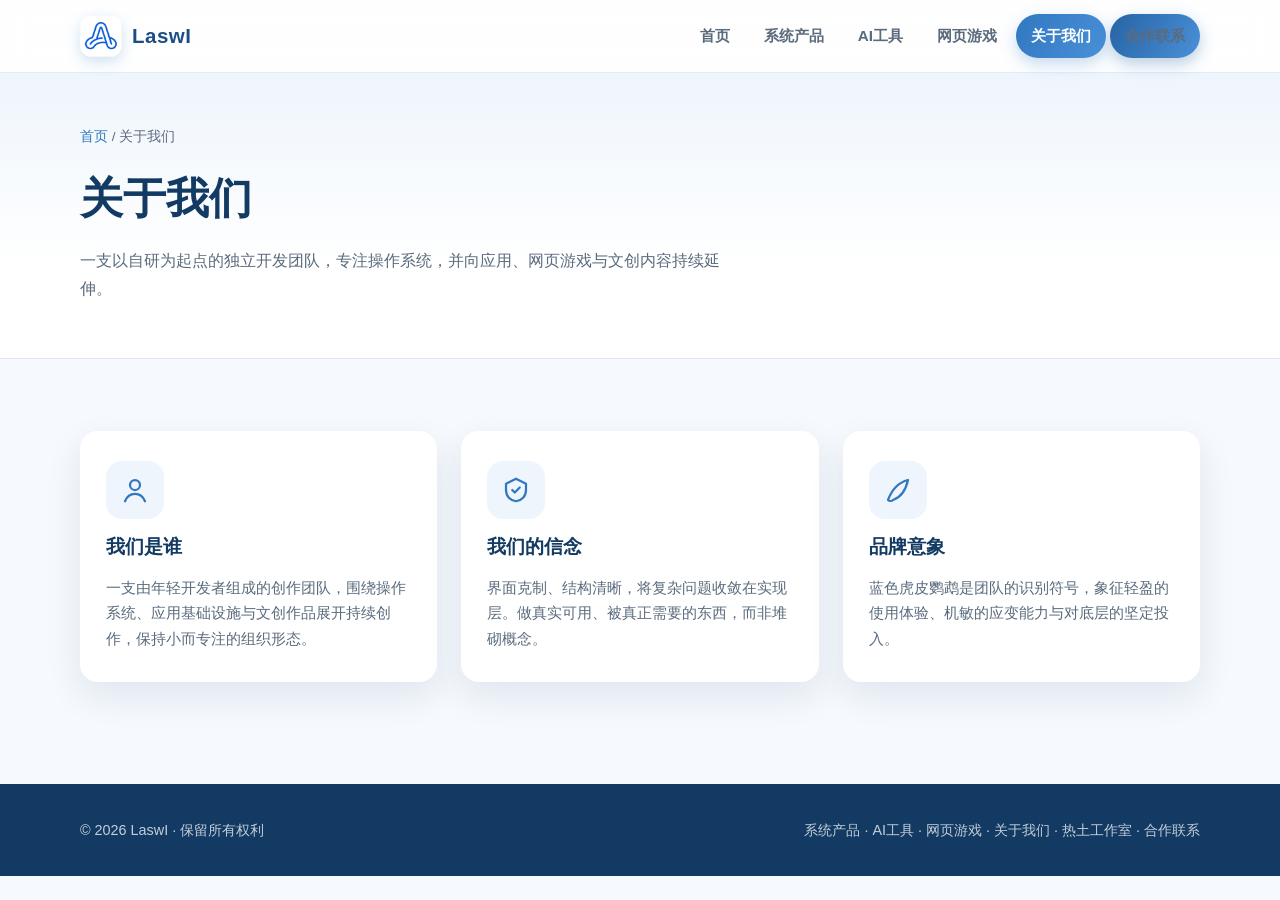
==== about.html @ f9d94834 "Add files via upload" ====
<!DOCTYPE html>
<html lang="zh-CN">
<head>
  <meta charset="UTF-8" />
  <meta name="viewport" content="width=device-width, initial-scale=1.0" />
  <meta name="description" content="关于 LaswI：一支以自研为起点的独立开发团队，专注操作系统、应用、网页游戏与文创内容。" />
  <title>关于我们 · LaswI</title>
  <link rel="stylesheet" href="assets/css/style.css" />
</head>
<body>

  <nav class="nav">
    <div class="container nav-inner">
      <a class="brand" href="index.html">
        <img class="brand-logo" src="assets/laswi-studio-logo.png" alt="LaswI 标志" />
        LaswI
      </a>
      <div class="nav-links">
        <a href="index.html">首页</a>
        <a href="os.html">系统产品</a>
        <a href="https://xiaosongai.top" target="_blank" rel="noopener">AI工具</a>
        <a href="games.html">网页游戏</a>
        <a class="active" href="about.html">关于我们</a>
        <a class="nav-cta btn-mail" href="mailto:3199704668@qq.com">合作联系</a>
      </div>
    </div>
  </nav>

  <header class="page-hero">
    <div class="container">
      <div class="crumbs"><a href="index.html">首页</a> / 关于我们</div>
      <h1>关于我们</h1>
      <p>一支以自研为起点的独立开发团队，专注操作系统，并向应用、网页游戏与文创内容持续延伸。</p>
    </div>
  </header>

  <section class="section">
    <div class="container">
      <div class="grid-3">

        <article class="card">
          <span class="card-icon">
            <svg width="30" height="30" viewBox="0 0 24 24" fill="none" stroke="currentColor" stroke-width="1.8" stroke-linecap="round" stroke-linejoin="round">
              <circle cx="12" cy="8" r="4"/><path d="M4 21c1.5-4 4.5-6 8-6s6.5 2 8 6"/>
            </svg>
          </span>
          <h3>我们是谁</h3>
          <p class="desc">一支由年轻开发者组成的创作团队，围绕操作系统、应用基础设施与文创作品展开持续创作，保持小而专注的组织形态。</p>
        </article>

        <article class="card">
          <span class="card-icon">
            <svg width="30" height="30" viewBox="0 0 24 24" fill="none" stroke="currentColor" stroke-width="1.8" stroke-linecap="round" stroke-linejoin="round">
              <path d="M12 3l8 4v5c0 5-3.5 8.5-8 9-4.5-.5-8-4-8-9V7l8-4z"/><path d="M9 12l2 2 4-4"/>
            </svg>
          </span>
          <h3>我们的信念</h3>
          <p class="desc">界面克制、结构清晰，将复杂问题收敛在实现层。做真实可用、被真正需要的东西，而非堆砌概念。</p>
        </article>

        <article class="card">
          <span class="card-icon">
            <svg width="30" height="30" viewBox="0 0 24 24" fill="none" stroke="currentColor" stroke-width="1.8" stroke-linecap="round" stroke-linejoin="round">
              <path d="M4 20c3-8 8-14 16-16-2 9-6 14-12 16-1 1-3 1-4 0z"/>
            </svg>
          </span>
          <h3>品牌意象</h3>
          <p class="desc">蓝色虎皮鹦鹉是团队的识别符号，象征轻盈的使用体验、机敏的应变能力与对底层的坚定投入。</p>
        </article>

      </div>
    </div>
  </section>

  <footer class="footer">
    <div class="container footer-inner">
      <span>© 2026 LaswI · 保留所有权利</span>
      <span>
        <a href="os.html">系统产品</a> · <a href="https://xiaosongai.top" target="_blank" rel="noopener">AI工具</a> · <a href="games.html">网页游戏</a> · <a href="about.html">关于我们</a> · <a href="https://rtstu.com" target="_blank" rel="noopener">热土工作室</a> · <a href="mailto:3199704668@qq.com">合作联系</a>
      </span>
    </div>
  </footer>

</body>
</html>
---- assets/css/style.css ----
/* ============ LaswI Official Site ============
   蓝色虎皮鹦鹉视觉基调
=============================================== */
:root {
  --blue-900: #123a63;
  --blue-800: #1c4e86;
  --blue-700: #2663a3;
  --blue-600: #3178c0;
  --blue-500: #4a90d9;
  --blue-400: #6ea8e3;
  --blue-300: #9ec6ee;
  --blue-100: #dcebfa;
  --blue-50:  #eef5fc;
  --sky:      #67c3e6;
  --yellow:   #f6c75b;
  --mint:     #8fd6bd;
  --ink:      #1f2d3d;
  --muted:    #5b6b7d;
  --bg:       #f6f9fd;
  --white:    #ffffff;
  --radius:   18px;
  --shadow:   0 14px 34px rgba(24, 66, 110, 0.10);
  --shadow-lg: 0 22px 50px rgba(24, 66, 110, 0.16);
}

* { margin: 0; padding: 0; box-sizing: border-box; }

html { scroll-behavior: smooth; }

body {
  font-family: -apple-system, BlinkMacSystemFont, "PingFang SC",
    "Hiragino Sans GB", "Microsoft YaHei", "Segoe UI", Roboto, sans-serif;
  color: var(--ink);
  background: var(--bg);
  line-height: 1.7;
  -webkit-font-smoothing: antialiased;
}

a { color: inherit; text-decoration: none; }

.container { width: min(1120px, 92%); margin: 0 auto; }

/* ---------- 顶部导航 ---------- */
.nav {
  position: sticky;
  top: 0;
  z-index: 50;
  background: rgba(255, 255, 255, 0.86);
  backdrop-filter: blur(14px);
  -webkit-backdrop-filter: blur(14px);
  border-bottom: 1px solid rgba(74, 144, 217, 0.16);
}

.nav-inner {
  display: flex;
  align-items: center;
  justify-content: space-between;
  gap: 20px;
  padding: 14px 0;
}

.brand {
  display: flex;
  align-items: center;
  gap: 10px;
  font-weight: 800;
  font-size: 1.28rem;
  letter-spacing: 0.5px;
  color: var(--blue-800);
}

.brand-mark {
  width: 40px;
  height: 40px;
  border-radius: 12px;
  background: linear-gradient(140deg, var(--blue-600), var(--blue-400));
  display: inline-flex;
  align-items: center;
  justify-content: center;
  box-shadow: 0 6px 14px rgba(49, 120, 192, 0.3);
}

img.brand-logo {
  width: 42px;
  height: 42px;
  object-fit: contain;
  border-radius: 12px;
  box-shadow: 0 5px 14px rgba(49, 120, 192, 0.22);
}

.hero-logo {
  width: 230px;
  max-width: 82%;
  height: auto;
  object-fit: contain;
  border-radius: 30px;
  border: 1px solid rgba(74, 144, 217, 0.14);
  box-shadow: 0 22px 50px rgba(24, 66, 110, 0.10);
  background: #fff;
  display: block;
}

.nav-links {
  display: flex;
  align-items: center;
  gap: 4px;
  flex-wrap: wrap;
}

.nav-links a {
  padding: 9px 15px;
  border-radius: 999px;
  font-size: 0.95rem;
  font-weight: 600;
  color: var(--muted);
  transition: all 0.2s ease;
}

.nav-links a:hover { color: var(--blue-600); background: var(--blue-50); }

.nav-links a.active {
  color: var(--white);
  background: linear-gradient(120deg, var(--blue-600), var(--blue-500));
  box-shadow: 0 6px 16px rgba(49, 120, 192, 0.28);
}

.nav-cta {
  display: inline-flex;
}

.btn-mail {
  background: linear-gradient(120deg, var(--blue-700), var(--blue-500));
  color: #fff;
  padding: 9px 16px;
  border-radius: 999px;
  font-size: 0.9rem;
  font-weight: 700;
  box-shadow: 0 6px 16px rgba(38, 99, 163, 0.32);
  transition: transform 0.2s ease, box-shadow 0.2s ease;
}

.btn-mail:hover { transform: translateY(-1px); box-shadow: 0 10px 20px rgba(38, 99, 163, 0.4); }

/* ---------- Hero ---------- */
.hero {
  position: relative;
  overflow: hidden;
  background: linear-gradient(180deg, #eef5fc 0%, #ffffff 62%);
  color: var(--ink);
  padding: 66px 0 78px;
}

.hero::after { display: none; }

.hero-grid {
  position: relative;
  z-index: 1;
  display: grid;
  grid-template-columns: 1.15fr 0.85fr;
  align-items: center;
  gap: 40px;
}

.eyebrow {
  display: inline-block;
  font-size: 0.82rem;
  font-weight: 800;
  letter-spacing: 2px;
  text-transform: uppercase;
  color: var(--yellow);
  background: rgba(246, 199, 91, 0.14);
  border: 1px solid rgba(246, 199, 91, 0.35);
  padding: 6px 14px;
  border-radius: 999px;
  margin-bottom: 18px;
}

.hero h1 {
  font-size: clamp(2.2rem, 5vw, 3.5rem);
  line-height: 1.18;
  font-weight: 800;
  letter-spacing: 0.5px;
  margin-bottom: 18px;
}

.hero h1 .hl {
  color: var(--blue-600);
}

.hero p.lead {
  font-size: 1.06rem;
  color: var(--muted);
  max-width: 560px;
  margin-bottom: 30px;
}

.hero-actions { display: flex; gap: 14px; flex-wrap: wrap; }

.btn {
  display: inline-flex;
  align-items: center;
  gap: 8px;
  padding: 13px 26px;
  border-radius: 999px;
  font-weight: 700;
  font-size: 0.98rem;
  transition: transform 0.2s ease, box-shadow 0.2s ease;
}

.btn-primary {
  background: linear-gradient(120deg, var(--yellow), #f7d57e);
  color: #3a2d05;
  box-shadow: 0 10px 24px rgba(246, 199, 91, 0.35);
}

.btn-primary:hover { transform: translateY(-2px); }

.btn-blue {
  background: linear-gradient(120deg, var(--blue-700), var(--blue-500));
  color: #fff;
  box-shadow: 0 10px 24px rgba(38, 99, 163, 0.24);
}

.btn-blue:hover { transform: translateY(-2px); box-shadow: 0 14px 28px rgba(38, 99, 163, 0.32); }

.btn-ghost {
  border: 1.5px solid rgba(255, 255, 255, 0.5);
  color: #fff;
}

.btn-ghost:hover { background: rgba(255, 255, 255, 0.12); }

.hero-art {
  display: flex;
  justify-content: center;
  align-items: center;
}

.parrot-wrap {
  position: relative;
  width: 300px;
  height: 300px;
  display: flex;
  align-items: center;
  justify-content: center;
}

.parrot-halo {
  position: absolute;
  inset: 0;
  border-radius: 50%;
  background: radial-gradient(circle, rgba(255, 255, 255, 0.16) 0%, rgba(255, 255, 255, 0.03) 60%);
  border: 1px dashed rgba(255, 255, 255, 0.25);
  animation: spin 40s linear infinite;
}

@keyframes spin { to { transform: rotate(360deg); } }

/* ---------- Section ---------- */
.section { padding: 72px 0; }

.section-head {
  text-align: center;
  max-width: 660px;
  margin: 0 auto 42px;
}

.section-head .kicker {
  color: var(--blue-600);
  font-weight: 800;
  letter-spacing: 2px;
  text-transform: uppercase;
  font-size: 0.8rem;
  margin-bottom: 10px;
}

.section-head h2 {
  font-size: clamp(1.6rem, 3vw, 2.2rem);
  color: var(--blue-900);
  font-weight: 800;
  margin-bottom: 12px;
}

.section-head p { color: var(--muted); }

/* ---------- 圆角卡片 ---------- */
.grid-3 {
  display: grid;
  grid-template-columns: repeat(3, 1fr);
  gap: 24px;
}

.card {
  position: relative;
  background: var(--white);
  border-radius: var(--radius);
  box-shadow: var(--shadow);
  padding: 30px 26px;
  display: flex;
  flex-direction: column;
  gap: 12px;
  transition: transform 0.25s ease, box-shadow 0.25s ease;
  overflow: hidden;
}

.card:hover { transform: translateY(-5px); box-shadow: var(--shadow-lg); }

.card-icon {
  width: 58px;
  height: 58px;
  border-radius: 16px;
  display: inline-flex;
  align-items: center;
  justify-content: center;
  background: var(--blue-50);
  color: var(--blue-600);
}

.card h3 { font-size: 1.18rem; color: var(--blue-900); font-weight: 800; }

.card .desc { font-size: 0.94rem; color: var(--muted); flex: 1; }

.card-link {
  font-weight: 800;
  color: var(--blue-600);
  font-size: 0.92rem;
  display: inline-flex;
  align-items: center;
  gap: 5px;
}

.card-link:hover { color: var(--blue-800); }

.badge {
  display: inline-block;
  font-size: 0.76rem;
  font-weight: 700;
  padding: 4px 12px;
  border-radius: 999px;
  color: var(--blue-700);
  background: var(--blue-100);
  align-self: flex-start;
}

.badge.yellow { color: #8a6410; background: #fdf0d3; }
.badge.mint { color: #20715b; background: #d9f2e9; }
.badge.sky { color: #1d6f9b; background: #d9effa; }

/* ---------- 子页页头 ---------- */
.page-hero {
  background: linear-gradient(180deg, #eef5fc 0%, #ffffff 68%);
  color: var(--ink);
  padding: 52px 0 56px;
  border-bottom: 1px solid rgba(24, 66, 110, 0.08);
}

.page-hero h1 { font-size: clamp(1.9rem, 4vw, 2.7rem); font-weight: 800; margin-bottom: 12px; color: var(--blue-900); }
.page-hero p { color: var(--muted); max-width: 640px; }
.crumbs { font-size: 0.85rem; color: var(--muted); margin-bottom: 14px; }
.crumbs a { color: var(--blue-600); }
.crumbs a:hover { color: var(--blue-800); }

/* ---------- 功能大卡 ---------- */
.grid-2 {
  display: grid;
  grid-template-columns: repeat(2, 1fr);
  gap: 26px;
}

.feature-card {
  background: var(--white);
  border-radius: var(--radius);
  box-shadow: var(--shadow);
  padding: 34px 30px;
  display: flex;
  flex-direction: column;
  gap: 12px;
  transition: transform 0.25s ease, box-shadow 0.25s ease;
}

.feature-card:hover { transform: translateY(-6px); box-shadow: var(--shadow-lg); }

.feature-card h3 { font-size: 1.5rem; color: var(--blue-900); font-weight: 800; }

.feature-card .sub {
  font-size: 0.9rem;
  color: var(--blue-600);
  font-weight: 700;
}

.feature-card .desc { color: var(--muted); font-size: 0.97rem; }

.grid-3 .feature-card { padding: 28px 24px; }
.grid-3 .feature-card h3 { font-size: 1.3rem; }
.grid-3 .feature-card .desc { font-size: 0.94rem; flex: 1; }

.chips { display: flex; flex-wrap: wrap; gap: 8px; margin-top: 4px; }

.chip {
  font-size: 0.8rem;
  font-weight: 700;
  padding: 5px 13px;
  border-radius: 999px;
  color: var(--blue-700);
  background: var(--blue-50);
  border: 1px solid var(--blue-100);
}

/* ---------- 合作伙伴 ---------- */
.partner-simple {
  padding-top: 44px;
  border-top: 1px solid rgba(24, 66, 110, 0.10);
  display: grid;
  grid-template-columns: auto 1fr auto;
  align-items: center;
  gap: 36px;
}

.partner-logo {
  width: 250px;
  height: 170px;
  background: #fff;
  border: 1px solid rgba(74, 144, 217, 0.18);
  border-radius: 20px;
  box-shadow: var(--shadow);
  display: flex;
  align-items: center;
  justify-content: center;
  padding: 18px;
}

.partner-logo img {
  width: 100%;
  height: 100%;
  object-fit: contain;
  display: block;
}

.partner-simple h3 { color: var(--blue-900); font-size: 1.3rem; font-weight: 800; }
.partner-simple .quote { color: var(--muted); font-size: 0.95rem; margin-top: 6px; }

.btn-outline {
  border: 2px solid var(--blue-500);
  color: var(--blue-600);
  padding: 12px 24px;
  border-radius: 999px;
  font-weight: 800;
  white-space: nowrap;
  transition: all 0.2s ease;
}

.btn-outline:hover { background: var(--blue-600); color: #fff; }

/* ---------- 提示条 ---------- */
.notice {
  background: var(--blue-50);
  border: 1px dashed rgba(74, 144, 217, 0.5);
  color: var(--blue-800);
  border-radius: 16px;
  padding: 18px 22px;
  font-size: 0.94rem;
}

/* ---------- 页脚 ---------- */
.footer {
  background: var(--blue-900);
  color: rgba(255, 255, 255, 0.75);
  padding: 34px 0;
  margin-top: 30px;
}

.footer-inner {
  display: flex;
  justify-content: space-between;
  align-items: center;
  gap: 18px;
  flex-wrap: wrap;
  font-size: 0.9rem;
}

.footer a:hover { color: var(--yellow); }

/* ---------- 响应式 ---------- */
@media (max-width: 900px) {
  .grid-3, .grid-2 { grid-template-columns: 1fr; }
  .hero-grid { grid-template-columns: 1fr; text-align: center; }
  .hero p.lead { margin-inline: auto; }
  .hero-actions { justify-content: center; }
  .hero-art { display: none; }
  .nav-inner { flex-direction: column; align-items: flex-start; }
  .nav-links { justify-content: flex-start; gap: 2px; }
  .partner-simple { grid-template-columns: 1fr; text-align: center; justify-items: center; }
}
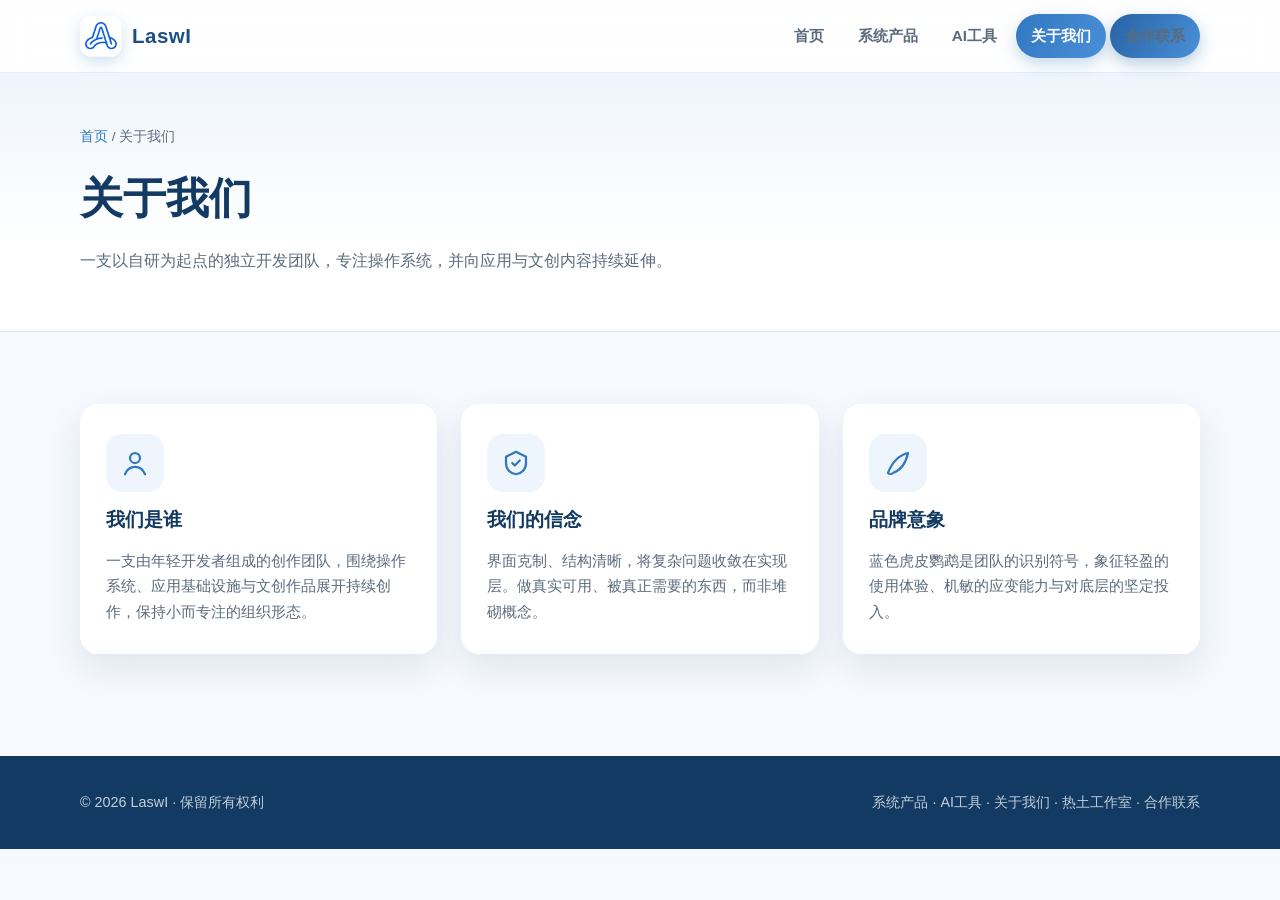
==== commit 6f08f107: "Add files via upload" ====
--- a/about.html
+++ b/about.html
@@ -3,7 +3,7 @@
 <head>
   <meta charset="UTF-8" />
   <meta name="viewport" content="width=device-width, initial-scale=1.0" />
-  <meta name="description" content="关于 LaswI：一支以自研为起点的独立开发团队，专注操作系统、应用、网页游戏与文创内容。" />
+  <meta name="description" content="关于 LaswI：一支以自研为起点的独立开发团队，专注操作系统、应用与文创内容。" />
   <title>关于我们 · LaswI</title>
   <link rel="stylesheet" href="assets/css/style.css" />
 </head>
@@ -19,7 +19,6 @@
         <a href="index.html">首页</a>
         <a href="os.html">系统产品</a>
         <a href="https://xiaosongai.top" target="_blank" rel="noopener">AI工具</a>
-        <a href="games.html">网页游戏</a>
         <a class="active" href="about.html">关于我们</a>
         <a class="nav-cta btn-mail" href="mailto:3199704668@qq.com">合作联系</a>
       </div>
@@ -30,7 +29,7 @@
     <div class="container">
       <div class="crumbs"><a href="index.html">首页</a> / 关于我们</div>
       <h1>关于我们</h1>
-      <p>一支以自研为起点的独立开发团队，专注操作系统，并向应用、网页游戏与文创内容持续延伸。</p>
+      <p>一支以自研为起点的独立开发团队，专注操作系统，并向应用与文创内容持续延伸。</p>
     </div>
   </header>
 
@@ -76,7 +75,7 @@
     <div class="container footer-inner">
       <span>© 2026 LaswI · 保留所有权利</span>
       <span>
-        <a href="os.html">系统产品</a> · <a href="https://xiaosongai.top" target="_blank" rel="noopener">AI工具</a> · <a href="games.html">网页游戏</a> · <a href="about.html">关于我们</a> · <a href="https://rtstu.com" target="_blank" rel="noopener">热土工作室</a> · <a href="mailto:3199704668@qq.com">合作联系</a>
+        <a href="os.html">系统产品</a> · <a href="https://xiaosongai.top" target="_blank" rel="noopener">AI工具</a> · <a href="about.html">关于我们</a> · <a href="https://rtstu.com" target="_blank" rel="noopener">热土工作室</a> · <a href="mailto:3199704668@qq.com">合作联系</a>
       </span>
     </div>
   </footer>
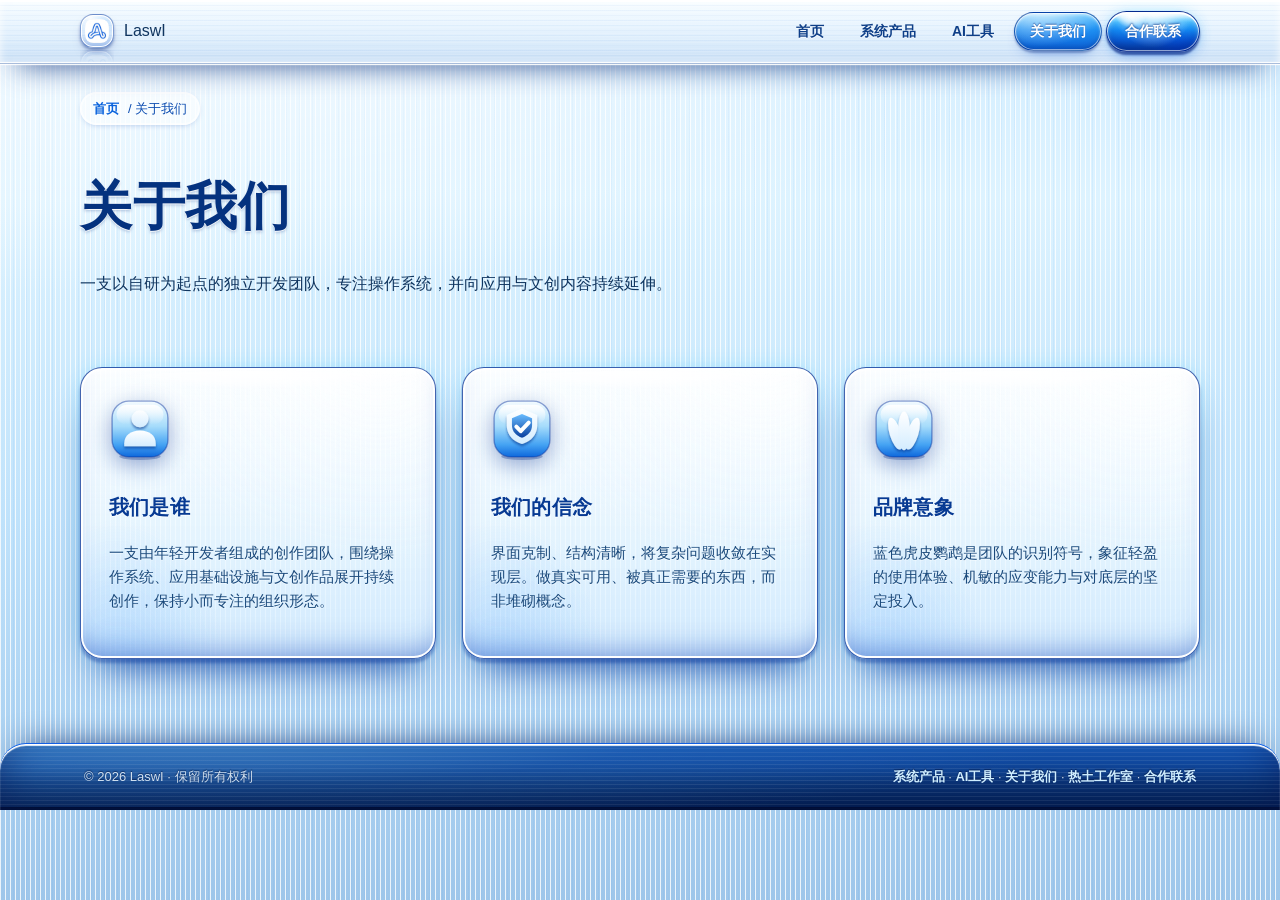
==== commit f7abe4c8: "Add files via upload" ====
--- a/about.html
+++ b/about.html
@@ -39,8 +39,36 @@
 
         <article class="card">
           <span class="card-icon">
-            <svg width="30" height="30" viewBox="0 0 24 24" fill="none" stroke="currentColor" stroke-width="1.8" stroke-linecap="round" stroke-linejoin="round">
-              <circle cx="12" cy="8" r="4"/><path d="M4 21c1.5-4 4.5-6 8-6s6.5 2 8 6"/>
+            <svg width="30" height="30" viewBox="0 0 48 48" xmlns="http://www.w3.org/2000/svg">
+              <defs>
+                <linearGradient id="bgabout1" x1="0" y1="0" x2="0" y2="1">
+                  <stop offset="0" stop-color="#f4fbff"/>
+                  <stop offset="0.45" stop-color="#a6dcfb"/>
+                  <stop offset="0.78" stop-color="#45a3f3"/>
+                  <stop offset="1" stop-color="#0e68dc"/>
+                </linearGradient>
+                <linearGradient id="glabout1" x1="0" y1="0" x2="0" y2="1">
+                  <stop offset="0" stop-color="#ffffff" stop-opacity="0.95"/>
+                  <stop offset="1" stop-color="#ffffff" stop-opacity="0"/>
+                </linearGradient>
+                <linearGradient id="syabout1" x1="0" y1="0" x2="0" y2="1">
+                  <stop offset="0" stop-color="#ffffff"/>
+                  <stop offset="1" stop-color="#d3ecff"/>
+                </linearGradient>
+                <linearGradient id="inabout1" x1="0" y1="0" x2="0" y2="1">
+                  <stop offset="0" stop-color="#69bcff"/>
+                  <stop offset="1" stop-color="#0a3f9e"/>
+                </linearGradient>
+                <filter id="shabout1" x="-40%" y="-40%" width="180%" height="180%">
+                  <feDropShadow dx="0" dy="1.8" stdDeviation="0.7" flood-color="#04318a" flood-opacity="0.55"/>
+                </filter>
+                <clipPath id="cwabout1"><rect x="8.6" y="10.6" width="30.8" height="26.8" rx="5"/></clipPath>
+              </defs>
+              <ellipse cx="24" cy="45.3" rx="16" ry="2.7" fill="rgba(4,40,128,0.30)"/>
+              <rect x="2.4" y="2.4" width="43.2" height="43.2" rx="13" fill="url(#bgabout1)" stroke="rgba(9,52,158,0.45)" stroke-width="1.1"/>
+              <rect x="5.8" y="5.2" width="36.4" height="15.4" rx="7.7" fill="url(#glabout1)"/>
+              <g filter="url(#shabout1)"><circle cx="24" cy="16" r="6.6" fill="url(#syabout1)"/>
+      <path d="M24 25.2c-7.2 0-12.2 3.9-12.2 9.8v2.4h24.4v-2.4c0-5.9-5-9.8-12.2-9.8z" fill="url(#syabout1)"/></g>
             </svg>
           </span>
           <h3>我们是谁</h3>
@@ -49,8 +77,37 @@
 
         <article class="card">
           <span class="card-icon">
-            <svg width="30" height="30" viewBox="0 0 24 24" fill="none" stroke="currentColor" stroke-width="1.8" stroke-linecap="round" stroke-linejoin="round">
-              <path d="M12 3l8 4v5c0 5-3.5 8.5-8 9-4.5-.5-8-4-8-9V7l8-4z"/><path d="M9 12l2 2 4-4"/>
+            <svg width="30" height="30" viewBox="0 0 48 48" xmlns="http://www.w3.org/2000/svg">
+              <defs>
+                <linearGradient id="bgabout2" x1="0" y1="0" x2="0" y2="1">
+                  <stop offset="0" stop-color="#f4fbff"/>
+                  <stop offset="0.45" stop-color="#a6dcfb"/>
+                  <stop offset="0.78" stop-color="#45a3f3"/>
+                  <stop offset="1" stop-color="#0e68dc"/>
+                </linearGradient>
+                <linearGradient id="glabout2" x1="0" y1="0" x2="0" y2="1">
+                  <stop offset="0" stop-color="#ffffff" stop-opacity="0.95"/>
+                  <stop offset="1" stop-color="#ffffff" stop-opacity="0"/>
+                </linearGradient>
+                <linearGradient id="syabout2" x1="0" y1="0" x2="0" y2="1">
+                  <stop offset="0" stop-color="#ffffff"/>
+                  <stop offset="1" stop-color="#d3ecff"/>
+                </linearGradient>
+                <linearGradient id="inabout2" x1="0" y1="0" x2="0" y2="1">
+                  <stop offset="0" stop-color="#69bcff"/>
+                  <stop offset="1" stop-color="#0a3f9e"/>
+                </linearGradient>
+                <filter id="shabout2" x="-40%" y="-40%" width="180%" height="180%">
+                  <feDropShadow dx="0" dy="1.8" stdDeviation="0.7" flood-color="#04318a" flood-opacity="0.55"/>
+                </filter>
+                <clipPath id="cwabout2"><rect x="8.6" y="10.6" width="30.8" height="26.8" rx="5"/></clipPath>
+              </defs>
+              <ellipse cx="24" cy="45.3" rx="16" ry="2.7" fill="rgba(4,40,128,0.30)"/>
+              <rect x="2.4" y="2.4" width="43.2" height="43.2" rx="13" fill="url(#bgabout2)" stroke="rgba(9,52,158,0.45)" stroke-width="1.1"/>
+              <rect x="5.8" y="5.2" width="36.4" height="15.4" rx="7.7" fill="url(#glabout2)"/>
+              <g filter="url(#shabout2)"><path d="M24 8.2l11.8 5v7.9c0 7.5-4.9 12.3-11.8 14.6-6.9-2.3-11.8-7.1-11.8-14.6v-7.9z" fill="url(#syabout2)"/>
+      <path d="M24 12.4l7.8 3.3v5.2c0 5.1-3.3 8.3-7.8 9.9-4.5-1.6-7.8-4.8-7.8-9.9v-5.2z" fill="url(#inabout2)"/>
+      <path d="M19.6 22.2l3.4 3.5 6.2-6.6" stroke="#ffffff" stroke-width="3.1" stroke-linecap="round" stroke-linejoin="round" fill="none"/></g>
             </svg>
           </span>
           <h3>我们的信念</h3>
@@ -59,8 +116,37 @@
 
         <article class="card">
           <span class="card-icon">
-            <svg width="30" height="30" viewBox="0 0 24 24" fill="none" stroke="currentColor" stroke-width="1.8" stroke-linecap="round" stroke-linejoin="round">
-              <path d="M4 20c3-8 8-14 16-16-2 9-6 14-12 16-1 1-3 1-4 0z"/>
+            <svg width="30" height="30" viewBox="0 0 48 48" xmlns="http://www.w3.org/2000/svg">
+              <defs>
+                <linearGradient id="bgabout3" x1="0" y1="0" x2="0" y2="1">
+                  <stop offset="0" stop-color="#f4fbff"/>
+                  <stop offset="0.45" stop-color="#a6dcfb"/>
+                  <stop offset="0.78" stop-color="#45a3f3"/>
+                  <stop offset="1" stop-color="#0e68dc"/>
+                </linearGradient>
+                <linearGradient id="glabout3" x1="0" y1="0" x2="0" y2="1">
+                  <stop offset="0" stop-color="#ffffff" stop-opacity="0.95"/>
+                  <stop offset="1" stop-color="#ffffff" stop-opacity="0"/>
+                </linearGradient>
+                <linearGradient id="syabout3" x1="0" y1="0" x2="0" y2="1">
+                  <stop offset="0" stop-color="#ffffff"/>
+                  <stop offset="1" stop-color="#d3ecff"/>
+                </linearGradient>
+                <linearGradient id="inabout3" x1="0" y1="0" x2="0" y2="1">
+                  <stop offset="0" stop-color="#69bcff"/>
+                  <stop offset="1" stop-color="#0a3f9e"/>
+                </linearGradient>
+                <filter id="shabout3" x="-40%" y="-40%" width="180%" height="180%">
+                  <feDropShadow dx="0" dy="1.8" stdDeviation="0.7" flood-color="#04318a" flood-opacity="0.55"/>
+                </filter>
+                <clipPath id="cwabout3"><rect x="8.6" y="10.6" width="30.8" height="26.8" rx="5"/></clipPath>
+              </defs>
+              <ellipse cx="24" cy="45.3" rx="16" ry="2.7" fill="rgba(4,40,128,0.30)"/>
+              <rect x="2.4" y="2.4" width="43.2" height="43.2" rx="13" fill="url(#bgabout3)" stroke="rgba(9,52,158,0.45)" stroke-width="1.1"/>
+              <rect x="5.8" y="5.2" width="36.4" height="15.4" rx="7.7" fill="url(#glabout3)"/>
+              <g filter="url(#shabout3)"><ellipse cx="17.3" cy="27.6" rx="4.4" ry="12.8" transform="rotate(-17 17.3 27.6)" fill="url(#syabout3)"/>
+      <ellipse cx="30.7" cy="27.6" rx="4.4" ry="12.8" transform="rotate(17 30.7 27.6)" fill="url(#syabout3)"/>
+      <ellipse cx="24" cy="25.4" rx="4.7" ry="15" fill="url(#syabout3)"/></g>
             </svg>
           </span>
           <h3>品牌意象</h3>
--- a/assets/css/style.css
+++ b/assets/css/style.css
@@ -1,493 +1,1137 @@
-/* ============ LaswI Official Site ============
-   蓝色虎皮鹦鹉视觉基调
-=============================================== */
+/* ============================================================
+   LaswI Official Website — Aqua "Candy Jelly" Theme (v2)
+   仅此一份全局样式，6 页共用。纯 CSS 拟物，无图片贴图。
+   唯一主光源：左上。高饱和 Aqua 蓝 / 青 / 白。
+   类契约与响应式断点保持不变，HTML 零改动。
+   ============================================================ */
+
+/* ---------- 基础 ---------- */
 :root {
-  --blue-900: #123a63;
-  --blue-800: #1c4e86;
-  --blue-700: #2663a3;
-  --blue-600: #3178c0;
-  --blue-500: #4a90d9;
-  --blue-400: #6ea8e3;
-  --blue-300: #9ec6ee;
-  --blue-100: #dcebfa;
-  --blue-50:  #eef5fc;
-  --sky:      #67c3e6;
-  --yellow:   #f6c75b;
-  --mint:     #8fd6bd;
-  --ink:      #1f2d3d;
-  --muted:    #5b6b7d;
-  --bg:       #f6f9fd;
-  --white:    #ffffff;
-  --radius:   18px;
-  --shadow:   0 14px 34px rgba(24, 66, 110, 0.10);
-  --shadow-lg: 0 22px 50px rgba(24, 66, 110, 0.16);
-}
-
-* { margin: 0; padding: 0; box-sizing: border-box; }
-
-html { scroll-behavior: smooth; }
+  --aqua-ink: #07398f;
+  --aqua-ink-deep: #03285f;
+  --aqua-deep: #0a4bb0;
+  --aqua-mid: #1683e8;
+  --aqua-bright: #3fb6ff;
+  --aqua-cyan: #9be8ff;
+  --aqua-white: #ffffff;
+  --glass-high: rgba(255, 255, 255, 0.92);
+  --glass-mid: rgba(255, 255, 255, 0.55);
+  --navy-glass-a: rgba(255, 255, 255, 0.12);
+}
+
+* { box-sizing: border-box; }
+
+html { -webkit-text-size-adjust: 100%; }
 
 body {
-  font-family: -apple-system, BlinkMacSystemFont, "PingFang SC",
-    "Hiragino Sans GB", "Microsoft YaHei", "Segoe UI", Roboto, sans-serif;
-  color: var(--ink);
-  background: var(--bg);
-  line-height: 1.7;
+  margin: 0;
+  font-family: -apple-system, BlinkMacSystemFont, "SF Pro Text", "PingFang SC",
+    "Hiragino Sans GB", "Microsoft YaHei", "Segoe UI", sans-serif;
+  color: #10355f;
+  background-color: #bfe2f9;
+  background-image:
+    radial-gradient(120% 70% at 12% -12%, rgba(255, 255, 255, 0.95) 0%, rgba(255, 255, 255, 0.35) 42%, rgba(255, 255, 255, 0) 68%),
+    repeating-linear-gradient(90deg, rgba(255, 255, 255, 0.65) 0px, rgba(255, 255, 255, 0.65) 1px, rgba(255, 255, 255, 0) 1px, rgba(255, 255, 255, 0) 4px),
+    repeating-linear-gradient(90deg, rgba(70, 140, 225, 0.05) 0px, rgba(70, 140, 225, 0.05) 1px, rgba(70, 140, 225, 0) 1px, rgba(70, 140, 225, 0) 12px),
+    linear-gradient(180deg, #cdeaff 0%, #d6f0fd 24%, #bcddf6 62%, #a8c9ea 100%);
+  background-attachment: fixed;
+  line-height: 1.62;
   -webkit-font-smoothing: antialiased;
 }
 
+img { max-width: 100%; }
 a { color: inherit; text-decoration: none; }
 
-.container { width: min(1120px, 92%); margin: 0 auto; }
-
-/* ---------- 顶部导航 ---------- */
+/* 湿润半透明滚动条 */
+::-webkit-scrollbar { width: 12px; height: 12px; }
+::-webkit-scrollbar-track {
+  background: linear-gradient(180deg, rgba(160, 205, 245, 0.5), rgba(230, 245, 255, 0.5));
+  box-shadow: inset 0 0 0 1px rgba(8, 60, 150, 0.12);
+}
+::-webkit-scrollbar-thumb {
+  border: 2px solid rgba(255, 255, 255, 0.7);
+  border-radius: 999px;
+  background:
+    radial-gradient(120% 160% at 24% 8%, rgba(255, 255, 255, 0.98) 0%, rgba(255, 255, 255, 0.45) 32%, rgba(255, 255, 255, 0) 60%),
+    linear-gradient(180deg, #65c8ff 0%, #1b8cf0 55%, #0a5ed4 100%);
+  box-shadow: inset 0 0 0 1px rgba(255, 255, 255, 0.6), 0 1px 4px rgba(10, 60, 150, 0.35);
+}
+
+::selection { background: rgba(70, 180, 255, 0.45); color: #03285f; }
+
+/* ---------- 布局容器 ---------- */
+.container { width: 1120px; max-width: calc(100% - 64px); margin: 0 auto; }
+
+/* ============================================================
+   导航：拉丝金属 + 银色玻璃工具栏 + 顶/底发丝高光线
+   ============================================================ */
 .nav {
   position: sticky;
   top: 0;
-  z-index: 50;
-  background: rgba(255, 255, 255, 0.86);
-  backdrop-filter: blur(14px);
-  -webkit-backdrop-filter: blur(14px);
-  border-bottom: 1px solid rgba(74, 144, 217, 0.16);
+  z-index: 100;
+  background-color: rgba(242, 249, 255, 0.86);
+  -webkit-backdrop-filter: blur(16px) saturate(1.35);
+  backdrop-filter: blur(16px) saturate(1.35);
+  background-image:
+    repeating-linear-gradient(180deg, rgba(255, 255, 255, 0.10) 0px, rgba(255, 255, 255, 0.10) 1px, rgba(255, 255, 255, 0) 1px, rgba(255, 255, 255, 0) 3px),
+    repeating-linear-gradient(180deg, rgba(40, 120, 220, 0.055) 0px, rgba(40, 120, 220, 0.055) 1px, rgba(40, 120, 220, 0) 1px, rgba(40, 120, 220, 0) 5px),
+    linear-gradient(180deg, #f8fdff 0%, #e8f4fe 42%, #d7e9fa 78%, #c7ddf4 100%);
+  border-bottom: 1px solid rgba(9, 55, 140, 0.30);
+  box-shadow:
+    inset 0 1px 0 rgba(255, 255, 255, 1),
+    inset 0 -1px 0 rgba(255, 255, 255, 0.75),
+    0 1px 0 rgba(255, 255, 255, 0.8),
+    0 14px 26px -18px rgba(4, 42, 120, 0.75);
 }
 
 .nav-inner {
   display: flex;
   align-items: center;
   justify-content: space-between;
-  gap: 20px;
-  padding: 14px 0;
-}
-
-.brand {
-  display: flex;
-  align-items: center;
-  gap: 10px;
-  font-weight: 800;
-  font-size: 1.28rem;
-  letter-spacing: 0.5px;
-  color: var(--blue-800);
-}
-
-.brand-mark {
-  width: 40px;
-  height: 40px;
-  border-radius: 12px;
-  background: linear-gradient(140deg, var(--blue-600), var(--blue-400));
+  gap: 22px;
+  padding: 11px 0;
+}
+
+/* 品牌 logo：玻璃底座 + 柔和镜面倒影 */
+.brand { display: inline-flex; align-items: center; gap: 10px; }
+
+.brand .brand-logo {
+  display: inline-block;
+  padding: 4px;
+  border-radius: 13px;
+  background:
+    radial-gradient(120% 140% at 30% 12%, rgba(255, 255, 255, 0.9) 0%, rgba(255, 255, 255, 0.2) 34%, rgba(255, 255, 255, 0) 58%),
+    linear-gradient(180deg, rgba(120, 190, 255, 0.35) 0%, rgba(60, 130, 235, 0.10) 60%, rgba(20, 80, 200, 0.28) 100%);
+  border: 1px solid rgba(10, 55, 150, 0.42);
+  box-shadow:
+    inset 0 0 0 1px rgba(255, 255, 255, 0.95),
+    inset 0 1px 2px rgba(255, 255, 255, 0.9),
+    0 2px 3px rgba(6, 40, 130, 0.35),
+    0 6px 12px -6px rgba(6, 40, 130, 0.55);
+  -webkit-box-reflect: below 2px -webkit-gradient(linear, left top, left bottom, from(transparent), color-stop(0.62, transparent), to(rgba(255, 255, 255, 0.32)));
+  transform: translateZ(0);
+}
+.brand .brand-logo img { display: block; width: 34px; height: 34px; border-radius: 9px; }
+
+.nav-links { display: flex; align-items: center; gap: 4px; list-style: none; margin: 0; padding: 0; }
+
+.nav-links a {
   display: inline-flex;
   align-items: center;
-  justify-content: center;
-  box-shadow: 0 6px 14px rgba(49, 120, 192, 0.3);
-}
-
-img.brand-logo {
-  width: 42px;
-  height: 42px;
-  object-fit: contain;
-  border-radius: 12px;
-  box-shadow: 0 5px 14px rgba(49, 120, 192, 0.22);
-}
-
-.hero-logo {
-  width: 230px;
-  max-width: 82%;
-  height: auto;
-  object-fit: contain;
-  border-radius: 30px;
-  border: 1px solid rgba(74, 144, 217, 0.14);
-  box-shadow: 0 22px 50px rgba(24, 66, 110, 0.10);
-  background: #fff;
-  display: block;
-}
-
-.nav-links {
-  display: flex;
-  align-items: center;
-  gap: 4px;
-  flex-wrap: wrap;
-}
-
-.nav-links a {
-  padding: 9px 15px;
+  gap: 6px;
+  padding: 7px 15px;
   border-radius: 999px;
-  font-size: 0.95rem;
-  font-weight: 600;
-  color: var(--muted);
-  transition: all 0.2s ease;
-}
-
-.nav-links a:hover { color: var(--blue-600); background: var(--blue-50); }
+  border: 1px solid transparent;
+  font-size: 14px;
+  font-weight: 700;
+  color: #0e3f88;
+  text-shadow: 0 1px 0 rgba(255, 255, 255, 0.75);
+  transition: color 0.16s ease, background-color 0.16s ease, box-shadow 0.2s ease, transform 0.2s ease;
+}
+
+.nav-links a:hover {
+  background-color: rgba(255, 255, 255, 0.55);
+  box-shadow: inset 0 0 0 1px rgba(255, 255, 255, 0.9), 0 2px 6px -3px rgba(10, 60, 160, 0.35);
+  color: #06306f;
+  transform: translateY(-1px);
+}
 
 .nav-links a.active {
-  color: var(--white);
-  background: linear-gradient(120deg, var(--blue-600), var(--blue-500));
-  box-shadow: 0 6px 16px rgba(49, 120, 192, 0.28);
-}
-
-.nav-cta {
-  display: inline-flex;
-}
-
-.btn-mail {
-  background: linear-gradient(120deg, var(--blue-700), var(--blue-500));
-  color: #fff;
-  padding: 9px 16px;
-  border-radius: 999px;
-  font-size: 0.9rem;
-  font-weight: 700;
-  box-shadow: 0 6px 16px rgba(38, 99, 163, 0.32);
-  transition: transform 0.2s ease, box-shadow 0.2s ease;
-}
-
-.btn-mail:hover { transform: translateY(-1px); box-shadow: 0 10px 20px rgba(38, 99, 163, 0.4); }
-
-/* ---------- Hero ---------- */
-.hero {
-  position: relative;
-  overflow: hidden;
-  background: linear-gradient(180deg, #eef5fc 0%, #ffffff 62%);
-  color: var(--ink);
-  padding: 66px 0 78px;
-}
-
-.hero::after { display: none; }
-
-.hero-grid {
-  position: relative;
-  z-index: 1;
-  display: grid;
-  grid-template-columns: 1.15fr 0.85fr;
-  align-items: center;
-  gap: 40px;
-}
-
-.eyebrow {
-  display: inline-block;
-  font-size: 0.82rem;
-  font-weight: 800;
-  letter-spacing: 2px;
-  text-transform: uppercase;
-  color: var(--yellow);
-  background: rgba(246, 199, 91, 0.14);
-  border: 1px solid rgba(246, 199, 91, 0.35);
-  padding: 6px 14px;
-  border-radius: 999px;
-  margin-bottom: 18px;
-}
-
-.hero h1 {
-  font-size: clamp(2.2rem, 5vw, 3.5rem);
-  line-height: 1.18;
-  font-weight: 800;
-  letter-spacing: 0.5px;
-  margin-bottom: 18px;
-}
-
-.hero h1 .hl {
-  color: var(--blue-600);
-}
-
-.hero p.lead {
-  font-size: 1.06rem;
-  color: var(--muted);
-  max-width: 560px;
-  margin-bottom: 30px;
-}
-
-.hero-actions { display: flex; gap: 14px; flex-wrap: wrap; }
-
+  color: #ffffff;
+  border-color: rgba(6, 40, 130, 0.55);
+  background:
+    radial-gradient(130% 200% at 30% -30%, rgba(255, 255, 255, 0.9) 0%, rgba(255, 255, 255, 0.28) 38%, rgba(255, 255, 255, 0) 60%),
+    linear-gradient(180deg, #5ec6ff 0%, #1f90f2 45%, #0b62d8 100%);
+  text-shadow: 0 -1px 1px rgba(4, 30, 110, 0.5);
+  box-shadow:
+    inset 0 0 0 1px rgba(255, 255, 255, 0.55),
+    inset 0 2px 3px rgba(255, 255, 255, 0.5),
+    inset 0 -5px 10px -6px rgba(4, 30, 110, 0.75),
+    0 2px 2px rgba(4, 30, 110, 0.30),
+    0 8px 16px -10px rgba(8, 80, 210, 0.75);
+}
+
+.nav-links a.active:hover { background-color: transparent; }
+
+/* ============================================================
+   果冻糖果按钮族
+   ============================================================ */
 .btn {
   display: inline-flex;
   align-items: center;
-  gap: 8px;
-  padding: 13px 26px;
+  justify-content: center;
+  gap: 7px;
+  cursor: pointer;
+  border: 1.5px solid rgba(5, 40, 140, 0.85);
   border-radius: 999px;
-  font-weight: 700;
-  font-size: 0.98rem;
-  transition: transform 0.2s ease, box-shadow 0.2s ease;
-}
-
-.btn-primary {
-  background: linear-gradient(120deg, var(--yellow), #f7d57e);
-  color: #3a2d05;
-  box-shadow: 0 10px 24px rgba(246, 199, 91, 0.35);
-}
-
-.btn-primary:hover { transform: translateY(-2px); }
-
+  padding: 11px 26px;
+  font-size: 15px;
+  font-weight: 800;
+  letter-spacing: 0.02em;
+  color: #ffffff;
+  text-shadow: 0 -1px 2px rgba(3, 30, 110, 0.6);
+  background:
+    radial-gradient(120% 210% at 50% -28%, rgba(255, 255, 255, 0.98) 0%, rgba(255, 255, 255, 0.60) 26%, rgba(255, 255, 255, 0) 55%),
+    radial-gradient(38% 56% at 24% 12%, rgba(255, 255, 255, 1) 0%, rgba(255, 255, 255, 0.45) 40%, rgba(255, 255, 255, 0) 72%),
+    radial-gradient(65% 130% at 80% 115%, rgba(0, 60, 210, 0.65) 0%, rgba(0, 60, 210, 0) 58%),
+    linear-gradient(180deg, #aee6ff 0%, #49bfff 20%, #1489f2 46%, #0a63dd 74%, #0743ad 100%);
+  box-shadow:
+    inset 0 0 0 1.5px rgba(255, 255, 255, 0.72),
+    inset 0 3px 6px -2px rgba(255, 255, 255, 0.85),
+    inset 0 -10px 16px -10px rgba(4, 30, 130, 0.65),
+    0 2px 1px rgba(2, 28, 120, 0.55),
+    0 5px 14px -5px rgba(10, 80, 220, 0.65),
+    0 0 18px -4px rgba(140, 225, 255, 0.85);
+  transition: transform 0.16s cubic-bezier(0.2, 0.9, 0.3, 1.4), box-shadow 0.18s ease, filter 0.18s ease;
+  -webkit-user-select: none;
+  user-select: none;
+}
+
+.btn:hover {
+  transform: translateY(-2px) scale(1.035);
+  filter: saturate(1.25) brightness(1.08);
+  box-shadow:
+    inset 0 0 0 1.5px rgba(255, 255, 255, 0.95),
+    inset 0 5px 9px -3px rgba(255, 255, 255, 0.95),
+    inset 0 -10px 16px -9px rgba(4, 30, 130, 0.5),
+    0 4px 2px rgba(2, 28, 120, 0.5),
+    0 12px 22px -8px rgba(10, 90, 230, 0.85),
+    0 0 26px -2px rgba(150, 230, 255, 0.95);
+}
+
+.btn:active {
+  transform: translateY(1px) scale(0.985);
+  filter: none;
+  background:
+    linear-gradient(180deg, #7cd4ff 0%, #2596f0 38%, #0f6cdd 68%, #0a51bf 100%);
+  box-shadow:
+    inset 0 0 0 1.5px rgba(255, 255, 255, 0.4),
+    inset 0 6px 12px -2px rgba(3, 25, 110, 0.85),
+    inset 0 3px 6px rgba(3, 25, 110, 0.5),
+    inset 0 -2px 4px -2px rgba(255, 255, 255, 0.35),
+    0 1px 1px rgba(2, 28, 120, 0.35),
+    0 2px 6px -2px rgba(10, 80, 220, 0.6);
+}
+
+/* 原版主导按钮同样糖果化，保留蓝系（.btn 已是蓝糖果，此处仅兜底） */
+.btn-primary,
 .btn-blue {
-  background: linear-gradient(120deg, var(--blue-700), var(--blue-500));
-  color: #fff;
-  box-shadow: 0 10px 24px rgba(38, 99, 163, 0.24);
-}
-
-.btn-blue:hover { transform: translateY(-2px); box-shadow: 0 14px 28px rgba(38, 99, 163, 0.32); }
-
-.btn-ghost {
-  border: 1.5px solid rgba(255, 255, 255, 0.5);
-  color: #fff;
-}
-
-.btn-ghost:hover { background: rgba(255, 255, 255, 0.12); }
-
+  border-color: rgba(5, 40, 140, 0.9);
+}
+
+/* 果冻白/亮青按钮 */
+.btn-ghost,
+.btn-outline {
+  color: #0a4bb0;
+  background:
+    radial-gradient(120% 190% at 50% -26%, rgba(255, 255, 255, 1) 0%, rgba(255, 255, 255, 0.72) 30%, rgba(255, 255, 255, 0) 60%),
+    radial-gradient(34% 52% at 24% 12%, rgba(255, 255, 255, 1) 0%, rgba(255, 255, 255, 0.6) 38%, rgba(255, 255, 255, 0) 70%),
+    linear-gradient(180deg, rgba(255, 255, 255, 0.94) 0%, rgba(240, 250, 255, 0.88) 40%, rgba(214, 238, 255, 0.92) 100%);
+  border-color: rgba(9, 60, 170, 0.55);
+  text-shadow: 0 1px 0 rgba(255, 255, 255, 0.95);
+  box-shadow:
+    inset 0 0 0 1.5px rgba(255, 255, 255, 0.95),
+    inset 0 3px 6px -2px rgba(255, 255, 255, 1),
+    0 2px 1px rgba(5, 45, 150, 0.35),
+    0 6px 14px -6px rgba(20, 100, 235, 0.4),
+    0 0 16px -4px rgba(190, 235, 255, 0.9);
+}
+
+.btn-ghost:hover,
+.btn-outline:hover {
+  color: #083a99;
+  transform: translateY(-2px) scale(1.025);
+  box-shadow:
+    inset 0 0 0 1.5px rgba(255, 255, 255, 1),
+    inset 0 5px 10px -3px rgba(255, 255, 255, 1),
+    0 4px 3px rgba(5, 45, 150, 0.32),
+    0 12px 22px -8px rgba(20, 100, 235, 0.5),
+    0 0 24px -2px rgba(200, 240, 255, 1);
+}
+
+.btn-ghost:active,
+.btn-outline:active {
+  transform: translateY(1px) scale(0.98);
+  background: linear-gradient(180deg, #e2f3ff 0%, #c3e6ff 48%, #a8d8fb 100%);
+  box-shadow:
+    inset 0 4px 10px -2px rgba(10, 60, 170, 0.35),
+    inset 0 0 0 1px rgba(255, 255, 255, 0.6),
+    0 1px 1px rgba(5, 45, 150, 0.3);
+}
+
+/* 导航内 CTA 隔离：拉丝工具栏上的糖果按钮需要高优先级规则，防 .nav-links a:hover 覆盖 */
+.nav-links a.btn,
+.nav-links a.btn-mail,
+.nav-links a.nav-cta {
+  padding: 8px 18px;
+  font-size: 14px;
+  color: #ffffff;
+  text-shadow: 0 -1px 2px rgba(3, 30, 110, 0.6);
+  background:
+    radial-gradient(120% 210% at 50% -28%, rgba(255, 255, 255, 0.98) 0%, rgba(255, 255, 255, 0.6) 26%, rgba(255, 255, 255, 0) 55%),
+    radial-gradient(38% 56% at 24% 12%, rgba(255, 255, 255, 1) 0%, rgba(255, 255, 255, 0.45) 40%, rgba(255, 255, 255, 0) 72%),
+    linear-gradient(180deg, #aee6ff 0%, #49bfff 20%, #1489f2 46%, #0a63dd 74%, #0743ad 100%);
+  border-color: rgba(5, 40, 140, 0.85);
+}
+
+.nav-links a.btn:hover,
+.nav-links a.btn-mail:hover,
+.nav-links a.nav-cta:hover {
+  color: #ffffff;
+  transform: translateY(-2px) scale(1.03);
+  filter: saturate(1.25) brightness(1.08);
+  background:
+    radial-gradient(120% 210% at 50% -30%, rgba(255, 255, 255, 1) 0%, rgba(255, 255, 255, 0.7) 28%, rgba(255, 255, 255, 0) 58%),
+    radial-gradient(40% 58% at 24% 10%, rgba(255, 255, 255, 1) 0%, rgba(255, 255, 255, 0.55) 40%, rgba(255, 255, 255, 0) 74%),
+    linear-gradient(180deg, #b6ebff 0%, #55c6ff 20%, #1d93f5 46%, #0c68e2 74%, #0a4dbb 100%);
+  box-shadow:
+    inset 0 0 0 1.5px rgba(255, 255, 255, 0.95),
+    inset 0 4px 8px -2px rgba(255, 255, 255, 0.9),
+    inset 0 -10px 16px -9px rgba(4, 30, 130, 0.5),
+    0 4px 3px rgba(2, 28, 120, 0.5),
+    0 12px 22px -8px rgba(10, 90, 230, 0.85),
+    0 0 22px -2px rgba(150, 230, 255, 0.9);
+}
+
+.nav-links a.btn:active,
+.nav-links a.btn-mail:active,
+.nav-links a.nav-cta:active {
+  transform: translateY(1px) scale(0.98);
+  filter: none;
+  background: linear-gradient(180deg, #7cd4ff 0%, #2596f0 38%, #0f6cdd 68%, #0a51bf 100%);
+  box-shadow:
+    inset 0 6px 12px -2px rgba(3, 25, 110, 0.8),
+    inset 0 0 0 1px rgba(255, 255, 255, 0.4),
+    0 1px 1px rgba(2, 28, 120, 0.4);
+}
+
+/* 文案型可点击链接（.card-link）做成“果冻字”，hover 似指尖按下 */
+.card-link {
+  display: inline-flex;
+  align-items: center;
+  gap: 5px;
+  font-weight: 800;
+  color: #0a63dd;
+  text-shadow: 0 1px 0 rgba(255, 255, 255, 0.85);
+  transition: color 0.16s ease, text-shadow 0.16s ease, transform 0.16s ease;
+}
+
+.card-link:hover {
+  color: #073fa3;
+  text-shadow: 0 0 9px rgba(110, 215, 255, 0.95), 0 1px 0 rgba(255, 255, 255, 0.95);
+  transform: translateX(2px);
+}
+
+/* ============================================================
+   页头 / Hero
+   ============================================================ */
+.page-hero {
+  position: relative;
+  padding: 46px 0 34px;
+  text-align: left;
+}
+
+.crumbs {
+  display: inline-flex;
+  align-items: center;
+  gap: 9px;
+  margin: 0 0 16px;
+  padding: 5px 12px;
+  border-radius: 999px;
+  font-size: 13px;
+  color: #0a4bb0;
+  background: rgba(255, 255, 255, 0.5);
+  border: 1px solid rgba(255, 255, 255, 0.75);
+  box-shadow: inset 0 0 0 1px rgba(255, 255, 255, 0.6), 0 2px 6px -3px rgba(10, 60, 170, 0.35);
+}
+.crumbs a { color: #0a63dd; font-weight: 700; }
+.crumbs a:hover { color: #073fa3; text-shadow: 0 0 8px rgba(110, 215, 255, 0.8); }
+
+/* Aqua 玻璃字标题：深蓝凸字 + 上缘内收高光，模仿透明玻璃内部折射 */
+h1, h2, h3, .section-head h2, .hero h1 {
+  letter-spacing: 0.01em;
+  color: #063a93;
+}
+
+h1 {
+  font-size: 52px;
+  line-height: 1.16;
+  font-weight: 900;
+  color: #04327f;
+  text-shadow:
+    0 1px 0 rgba(255, 255, 255, 0.85),
+    0 2px 3px rgba(4, 40, 120, 0.25),
+    0 -1px 1px rgba(255, 255, 255, 0.35);
+}
+
+h2 {
+  font-size: 34px;
+  line-height: 1.25;
+  font-weight: 900;
+  color: #05327f;
+  text-shadow:
+    0 1px 0 rgba(255, 255, 255, 0.8),
+    0 -1px 1px rgba(255, 255, 255, 0.3);
+}
+
+h3 {
+  font-size: 20px;
+  line-height: 1.35;
+  font-weight: 800;
+  color: #073a93;
+  text-shadow: 0 1px 0 rgba(255, 255, 255, 0.75);
+}
+
+.hero {
+  padding: 76px 0 60px;
+}
+
+.hero .hl {
+  display: inline-block;
+  background: linear-gradient(100deg, #062f8c 0%, #1474e8 50%, #0694e0 100%);
+  -webkit-background-clip: text;
+  background-clip: text;
+  color: transparent;
+  text-shadow: none;
+}
+
+.hero p.lead,
+.page-hero p.lead {
+  font-size: 19px;
+  color: #16477f;
+  text-shadow: 0 1px 0 rgba(255, 255, 255, 0.55);
+}
+
+.hero-grid {
+  display: grid;
+  grid-template-columns: 1.1fr 0.9fr;
+  align-items: center;
+  gap: 40px;
+}
+
+.hero-actions {
+  display: flex;
+  flex-wrap: wrap;
+  gap: 14px;
+  margin-top: 30px;
+  align-items: center;
+}
+
+/* 主视觉：Aqua logo 玻璃底座 + 倒影式高光 */
 .hero-art {
+  position: relative;
   display: flex;
   justify-content: center;
   align-items: center;
-}
-
-.parrot-wrap {
+  min-height: 340px;
+}
+
+.hero-logo {
   position: relative;
-  width: 300px;
-  height: 300px;
-  display: flex;
-  align-items: center;
-  justify-content: center;
-}
-
-.parrot-halo {
-  position: absolute;
-  inset: 0;
-  border-radius: 50%;
-  background: radial-gradient(circle, rgba(255, 255, 255, 0.16) 0%, rgba(255, 255, 255, 0.03) 60%);
-  border: 1px dashed rgba(255, 255, 255, 0.25);
-  animation: spin 40s linear infinite;
-}
-
-@keyframes spin { to { transform: rotate(360deg); } }
-
-/* ---------- Section ---------- */
-.section { padding: 72px 0; }
-
-.section-head {
-  text-align: center;
-  max-width: 660px;
-  margin: 0 auto 42px;
-}
-
-.section-head .kicker {
-  color: var(--blue-600);
-  font-weight: 800;
-  letter-spacing: 2px;
-  text-transform: uppercase;
-  font-size: 0.8rem;
-  margin-bottom: 10px;
-}
-
-.section-head h2 {
-  font-size: clamp(1.6rem, 3vw, 2.2rem);
-  color: var(--blue-900);
-  font-weight: 800;
-  margin-bottom: 12px;
-}
-
-.section-head p { color: var(--muted); }
-
-/* ---------- 圆角卡片 ---------- */
-.grid-3 {
-  display: grid;
-  grid-template-columns: repeat(3, 1fr);
-  gap: 24px;
-}
-
-.card {
-  position: relative;
-  background: var(--white);
-  border-radius: var(--radius);
-  box-shadow: var(--shadow);
-  padding: 30px 26px;
-  display: flex;
-  flex-direction: column;
-  gap: 12px;
-  transition: transform 0.25s ease, box-shadow 0.25s ease;
-  overflow: hidden;
-}
-
-.card:hover { transform: translateY(-5px); box-shadow: var(--shadow-lg); }
-
-.card-icon {
-  width: 58px;
-  height: 58px;
-  border-radius: 16px;
-  display: inline-flex;
-  align-items: center;
-  justify-content: center;
-  background: var(--blue-50);
-  color: var(--blue-600);
-}
-
-.card h3 { font-size: 1.18rem; color: var(--blue-900); font-weight: 800; }
-
-.card .desc { font-size: 0.94rem; color: var(--muted); flex: 1; }
-
-.card-link {
-  font-weight: 800;
-  color: var(--blue-600);
-  font-size: 0.92rem;
-  display: inline-flex;
-  align-items: center;
-  gap: 5px;
-}
-
-.card-link:hover { color: var(--blue-800); }
-
-.badge {
   display: inline-block;
-  font-size: 0.76rem;
-  font-weight: 700;
-  padding: 4px 12px;
-  border-radius: 999px;
-  color: var(--blue-700);
-  background: var(--blue-100);
-  align-self: flex-start;
-}
-
-.badge.yellow { color: #8a6410; background: #fdf0d3; }
-.badge.mint { color: #20715b; background: #d9f2e9; }
-.badge.sky { color: #1d6f9b; background: #d9effa; }
-
-/* ---------- 子页页头 ---------- */
-.page-hero {
-  background: linear-gradient(180deg, #eef5fc 0%, #ffffff 68%);
-  color: var(--ink);
-  padding: 52px 0 56px;
-  border-bottom: 1px solid rgba(24, 66, 110, 0.08);
-}
-
-.page-hero h1 { font-size: clamp(1.9rem, 4vw, 2.7rem); font-weight: 800; margin-bottom: 12px; color: var(--blue-900); }
-.page-hero p { color: var(--muted); max-width: 640px; }
-.crumbs { font-size: 0.85rem; color: var(--muted); margin-bottom: 14px; }
-.crumbs a { color: var(--blue-600); }
-.crumbs a:hover { color: var(--blue-800); }
-
-/* ---------- 功能大卡 ---------- */
-.grid-2 {
-  display: grid;
-  grid-template-columns: repeat(2, 1fr);
-  gap: 26px;
-}
-
-.feature-card {
-  background: var(--white);
-  border-radius: var(--radius);
-  box-shadow: var(--shadow);
-  padding: 34px 30px;
-  display: flex;
-  flex-direction: column;
-  gap: 12px;
-  transition: transform 0.25s ease, box-shadow 0.25s ease;
-}
-
-.feature-card:hover { transform: translateY(-6px); box-shadow: var(--shadow-lg); }
-
-.feature-card h3 { font-size: 1.5rem; color: var(--blue-900); font-weight: 800; }
-
-.feature-card .sub {
-  font-size: 0.9rem;
-  color: var(--blue-600);
-  font-weight: 700;
-}
-
-.feature-card .desc { color: var(--muted); font-size: 0.97rem; }
-
-.grid-3 .feature-card { padding: 28px 24px; }
-.grid-3 .feature-card h3 { font-size: 1.3rem; }
-.grid-3 .feature-card .desc { font-size: 0.94rem; flex: 1; }
-
-.chips { display: flex; flex-wrap: wrap; gap: 8px; margin-top: 4px; }
-
-.chip {
-  font-size: 0.8rem;
-  font-weight: 700;
-  padding: 5px 13px;
-  border-radius: 999px;
-  color: var(--blue-700);
-  background: var(--blue-50);
-  border: 1px solid var(--blue-100);
-}
-
-/* ---------- 合作伙伴 ---------- */
-.partner-simple {
-  padding-top: 44px;
-  border-top: 1px solid rgba(24, 66, 110, 0.10);
-  display: grid;
-  grid-template-columns: auto 1fr auto;
-  align-items: center;
-  gap: 36px;
-}
-
-.partner-logo {
   width: 250px;
-  height: 170px;
-  background: #fff;
-  border: 1px solid rgba(74, 144, 217, 0.18);
-  border-radius: 20px;
-  box-shadow: var(--shadow);
-  display: flex;
-  align-items: center;
-  justify-content: center;
-  padding: 18px;
-}
-
-.partner-logo img {
+  height: 250px;
+  border-radius: 58px;
+  padding: 22px;
+  background:
+    radial-gradient(150% 220% at 24% 6%, rgba(255, 255, 255, 0.95) 0%, rgba(255, 255, 255, 0.25) 34%, rgba(255, 255, 255, 0) 60%),
+    radial-gradient(70% 130% at 78% 112%, rgba(30, 110, 255, 0.65) 0%, rgba(30, 110, 255, 0) 56%),
+    linear-gradient(180deg, #c9f0ff 0%, #7fd6ff 42%, #2f9bf5 100%);
+  border: 1px solid rgba(7, 45, 150, 0.65);
+  box-shadow:
+    inset 0 0 0 2px rgba(255, 255, 255, 0.85),
+    inset 0 4px 12px -4px rgba(255, 255, 255, 1),
+    inset 0 -20px 34px -20px rgba(4, 40, 160, 0.7),
+    0 3px 2px rgba(4, 34, 130, 0.55),
+    0 16px 26px -10px rgba(4, 50, 160, 0.75),
+    0 0 40px -8px rgba(120, 220, 255, 0.9);
+  -webkit-box-reflect: below 16px -webkit-gradient(linear, left top, left bottom, from(transparent), color-stop(0.6, transparent), to(rgba(255, 255, 255, 0.28)));
+}
+
+.hero-logo img {
   width: 100%;
   height: 100%;
   object-fit: contain;
+  -webkit-box-reflect: below 6px -webkit-gradient(linear, left top, left bottom, from(transparent), color-stop(0.72, transparent), to(rgba(255, 255, 255, 0.22)));
+  filter: drop-shadow(0 4px 5px rgba(6, 40, 130, 0.35));
+}
+
+/* ============================================================
+   分区与章节头
+   ============================================================ */
+.section { padding: 40px 0 52px; }
+
+.section-head {
+  text-align: center;
+  max-width: 720px;
+  margin: 0 auto 36px;
+}
+
+.section-head .kicker {
+  display: inline-flex;
+  align-items: center;
+  gap: 8px;
+  font-size: 13px;
+  font-weight: 800;
+  letter-spacing: 0.14em;
+  color: #0a55b8;
+  text-shadow: 0 1px 0 rgba(255, 255, 255, 0.75);
+  margin-bottom: 10px;
+}
+
+.section-head .kicker::before,
+.section-head .kicker::after {
+  content: "";
   display: block;
-}
-
-.partner-simple h3 { color: var(--blue-900); font-size: 1.3rem; font-weight: 800; }
-.partner-simple .quote { color: var(--muted); font-size: 0.95rem; margin-top: 6px; }
-
-.btn-outline {
-  border: 2px solid var(--blue-500);
-  color: var(--blue-600);
-  padding: 12px 24px;
+  width: 22px;
+  height: 9px;
   border-radius: 999px;
+  background: linear-gradient(180deg, #9be0ff, #c9ecff);
+  box-shadow: inset 0 0 0 1px rgba(8, 60, 160, 0.28), 0 1px 0 rgba(255, 255, 255, 0.8);
+}
+
+.section-head p {
+  font-size: 16px;
+  color: #16477f;
+  text-shadow: 0 1px 0 rgba(255, 255, 255, 0.45);
+}
+
+/* 凹槽式分区下边缘 */
+.section + .section {
+  position: relative;
+}
+.section + .section::before {
+  content: "";
+  position: absolute;
+  top: 0; left: 8%; right: 8%;
+  height: 2px;
+  background: linear-gradient(180deg, rgba(9, 55, 150, 0.35), rgba(9, 55, 150, 0));
+  box-shadow: 0 1px 0 rgba(255, 255, 255, 0.75);
+  border-radius: 999px;
+  pointer-events: none;
+}
+
+/* ============================================================
+   网格与浸水玻璃卡片
+   ============================================================ */
+.grid-2 { display: grid; grid-template-columns: repeat(2, 1fr); gap: 26px; }
+.grid-3 { display: grid; grid-template-columns: repeat(3, 1fr); gap: 26px; }
+
+/* 玻璃果冻块基底（水中抬起会浮起） */
+.card,
+.feature-card {
+  position: relative;
+  overflow: hidden;
+  border-radius: 22px;
+  padding: 30px 28px;
+  border: 1px solid rgba(8, 58, 165, 0.42);
+  background:
+    radial-gradient(120% 130% at 84% -14%, rgba(255, 255, 255, 0.9) 0%, rgba(255, 255, 255, 0.22) 34%, rgba(255, 255, 255, 0) 62%),
+    radial-gradient(56% 100% at 10% 108%, rgba(40, 140, 250, 0.22) 0%, rgba(40, 140, 250, 0) 56%),
+    linear-gradient(180deg, rgba(255, 255, 255, 0.88) 0%, rgba(242, 250, 255, 0.78) 52%, rgba(216, 238, 255, 0.82) 100%);
+  box-shadow:
+    inset 0 0 0 1px rgba(255, 255, 255, 0.95),
+    inset 0 12px 18px -12px rgba(255, 255, 255, 0.98),
+    inset 0 -16px 26px -18px rgba(10, 60, 170, 0.45),
+    0 2px 1px rgba(10, 55, 160, 0.25),
+    0 20px 32px -20px rgba(4, 45, 150, 0.75),
+    0 0 22px -10px rgba(120, 215, 255, 0.9);
+  transition: transform 0.22s cubic-bezier(0.2, 0.9, 0.3, 1.2), box-shadow 0.24s ease, background 0.24s ease;
+}
+
+/* 顶部弧面“水下弧光”：只落在卡片空白内边距区 */
+.card::before,
+.feature-card::before {
+  content: "";
+  position: absolute;
+  z-index: 2;
+  left: 7%; right: 7%;
+  top: -8px;
+  height: 34px;
+  border-radius: 50%;
+  background: radial-gradient(52% 100% at 50% 6%, rgba(255, 255, 255, 0.98) 0%, rgba(255, 255, 255, 0.35) 48%, rgba(255, 255, 255, 0) 78%);
+  pointer-events: none;
+}
+
+.card:hover,
+.feature-card:hover {
+  transform: translateY(-5px);
+  box-shadow:
+    inset 0 0 0 1px rgba(255, 255, 255, 1),
+    inset 0 14px 20px -12px rgba(255, 255, 255, 1),
+    inset 0 -16px 26px -16px rgba(10, 60, 170, 0.35),
+    0 5px 4px rgba(10, 55, 160, 0.25),
+    0 30px 44px -20px rgba(4, 55, 180, 0.85),
+    0 0 36px -8px rgba(140, 230, 255, 1);
+  background:
+    radial-gradient(130% 140% at 86% -16%, rgba(255, 255, 255, 1) 0%, rgba(255, 255, 255, 0.3) 36%, rgba(255, 255, 255, 0) 62%),
+    radial-gradient(56% 100% at 10% 108%, rgba(60, 160, 255, 0.3) 0%, rgba(60, 160, 255, 0) 60%),
+    linear-gradient(180deg, rgba(255, 255, 255, 0.95) 0%, rgba(250, 253, 255, 0.88) 50%, rgba(226, 244, 255, 0.9) 100%);
+}
+
+/** 正文描述（多为 p.desc）统一文字质感 */
+.desc,
+.card p,
+.feature-card p {
+  font-size: 15px;
+  color: #1b4a7c;
+  text-shadow: 0 1px 0 rgba(255, 255, 255, 0.5);
+}
+
+.card-icon,
+.feature-card .icon {
+  display: inline-flex;
+  align-items: center;
+  justify-content: center;
+  width: 58px;
+  height: 58px;
+  border-radius: 18px;
+  font-size: 26px;
+  margin-bottom: 16px;
+  background:
+    radial-gradient(120% 160% at 28% 12%, rgba(255, 255, 255, 0.95) 0%, rgba(255, 255, 255, 0.35) 38%, rgba(255, 255, 255, 0) 60%),
+    linear-gradient(180deg, #c8f2ff 0%, #7ad6ff 45%, #2f9bf2 100%);
+  border: 1px solid rgba(8, 50, 160, 0.55);
+  box-shadow:
+    inset 0 0 0 1.5px rgba(255, 255, 255, 0.9),
+    inset 0 3px 6px -2px rgba(255, 255, 255, 0.9),
+    0 3px 3px rgba(6, 40, 140, 0.4),
+    0 8px 14px -6px rgba(6, 40, 140, 0.55);
+  text-shadow: 0 -1px 2px rgba(3, 30, 110, 0.5);
+}
+
+/* 特性卡副标题：圆润小胶囊 */
+.feature-card .sub {
+  display: inline-flex;
+  align-items: center;
+  margin: -6px 0 12px;
+  padding: 3px 12px;
+  border-radius: 999px;
+  font-size: 12.5px;
+  font-weight: 700;
+  color: #0a4bb0;
+  background: linear-gradient(180deg, rgba(255, 255, 255, 0.95), rgba(222, 242, 255, 0.9));
+  border: 1px solid rgba(8, 55, 165, 0.35);
+  box-shadow: inset 0 0 0 1px rgba(255, 255, 255, 0.9), 0 1px 2px rgba(8, 50, 150, 0.22);
+  text-shadow: 0 1px 0 rgba(255, 255, 255, 0.85);
+}
+
+.card .badge {
+  display: inline-block;
+  margin-top: 8px;
+  padding: 4px 12px;
+  border-radius: 999px;
+  font-size: 12px;
+  font-weight: 700;
+  color: #063a8f;
+  background: linear-gradient(180deg, rgba(255, 255, 255, 0.95), rgba(219, 240, 255, 0.9));
+  border: 1px solid rgba(9, 60, 170, 0.35);
+  box-shadow: inset 0 0 0 1px rgba(255, 255, 255, 0.9), 0 1px 2px rgba(8, 50, 150, 0.25);
+  text-shadow: 0 1px 0 rgba(255, 255, 255, 0.9);
+}
+
+/* feature-card 的 chips / tag */
+.chips { display: flex; flex-wrap: wrap; gap: 8px; margin-top: 18px; }
+
+.chip {
+  display: inline-flex;
+  align-items: center;
+  gap: 6px;
+  padding: 5px 13px;
+  border-radius: 999px;
+  font-size: 13px;
+  font-weight: 700;
+  color: #0a4bb0;
+  background:
+    radial-gradient(120% 150% at 28% 12%, rgba(255, 255, 255, 0.95) 0%, rgba(255, 255, 255, 0.4) 42%, rgba(255, 255, 255, 0) 64%),
+    linear-gradient(180deg, rgba(255, 255, 255, 0.92), rgba(222, 242, 255, 0.92));
+  border: 1px solid rgba(8, 55, 165, 0.4);
+  box-shadow: inset 0 0 0 1px rgba(255, 255, 255, 0.9), 0 2px 3px rgba(8, 50, 150, 0.3);
+  text-shadow: 0 1px 0 rgba(255, 255, 255, 0.85);
+}
+
+/* 合作方 logo 玻璃板（含分区用简单列表） */
+.partner-simple {
+  display: flex;
+  flex-wrap: wrap;
+  gap: 18px;
+  justify-content: center;
+  padding: 18px 0 8px;
+}
+
+.partner-simple .partner-logo {
+  position: relative;
+  overflow: hidden;
+  border-radius: 18px;
+  padding: 18px 26px;
+  display: inline-flex;
+  align-items: center;
+  justify-content: center;
+  border: 1px solid rgba(8, 58, 165, 0.4);
+  background:
+    radial-gradient(120% 130% at 84% -14%, rgba(255, 255, 255, 0.9) 0%, rgba(255, 255, 255, 0.2) 34%, rgba(255, 255, 255, 0) 62%),
+    linear-gradient(180deg, rgba(255, 255, 255, 0.8) 0%, rgba(232, 247, 255, 0.75) 55%, rgba(210, 235, 255, 0.8) 100%);
+  box-shadow:
+    inset 0 0 0 1px rgba(255, 255, 255, 0.95),
+    inset 0 10px 14px -10px rgba(255, 255, 255, 0.95),
+    0 2px 1px rgba(10, 55, 160, 0.22),
+    0 12px 18px -12px rgba(4, 45, 150, 0.55);
+  transition: transform 0.2s ease, box-shadow 0.2s ease;
+}
+
+.partner-simple .partner-logo::before {
+  content: "";
+  position: absolute;
+  z-index: 2;
+  left: 10%; right: 10%;
+  top: -6px;
+  height: 18px;
+  border-radius: 50%;
+  background: radial-gradient(50% 100% at 50% 8%, rgba(255, 255, 255, 0.95) 0%, rgba(255, 255, 255, 0.28) 50%, rgba(255, 255, 255, 0) 80%);
+  pointer-events: none;
+}
+
+.partner-simple .partner-logo:hover {
+  transform: translateY(-4px);
+  box-shadow:
+    inset 0 0 0 1px rgba(255, 255, 255, 1),
+    inset 0 12px 16px -10px rgba(255, 255, 255, 1),
+    0 5px 4px rgba(10, 55, 160, 0.22),
+    0 22px 28px -16px rgba(4, 55, 180, 0.8);
+}
+
+.partner-simple .partner-logo img {
+  height: 42px;
+  width: auto;
+  filter: drop-shadow(0 2px 3px rgba(8, 50, 150, 0.3));
+  -webkit-box-reflect: below 3px -webkit-gradient(linear, left top, left bottom, from(transparent), color-stop(0.78, transparent), to(rgba(255, 255, 255, 0.25)));
+}
+
+/* 分区里的 h3 / quote */
+.partner-simple h3,
+.partner-simple .quote {
+  font-size: 15px;
   font-weight: 800;
-  white-space: nowrap;
-  transition: all 0.2s ease;
-}
-
-.btn-outline:hover { background: var(--blue-600); color: #fff; }
-
-/* ---------- 提示条 ---------- */
+  color: #073a93;
+  text-shadow: 0 1px 0 rgba(255, 255, 255, 0.8);
+}
+
+/* 深蓝玻璃提示条（notice）：轻微内凹的果冻板 */
 .notice {
-  background: var(--blue-50);
-  border: 1px dashed rgba(74, 144, 217, 0.5);
-  color: var(--blue-800);
+  position: relative;
+  margin: 26px 0;
+  padding: 16px 22px;
   border-radius: 16px;
-  padding: 18px 22px;
-  font-size: 0.94rem;
-}
-
-/* ---------- 页脚 ---------- */
+  font-size: 14px;
+  color: #eaf6ff;
+  border: 1px solid rgba(8, 60, 180, 0.7);
+  background:
+    repeating-linear-gradient(180deg, rgba(255, 255, 255, 0.06) 0px, rgba(255, 255, 255, 0.06) 1px, rgba(255, 255, 255, 0) 1px, rgba(255, 255, 255, 0) 4px),
+    radial-gradient(120% 170% at 84% -20%, rgba(255, 255, 255, 0.55) 0%, rgba(255, 255, 255, 0.12) 36%, rgba(255, 255, 255, 0) 60%),
+    linear-gradient(180deg, #2b7de6 0%, #115cc9 55%, #083f9e 100%);
+  box-shadow:
+    inset 0 0 0 1px rgba(255, 255, 255, 0.35),
+    inset 0 -10px 18px -12px rgba(2, 20, 80, 0.8),
+    0 2px 1px rgba(10, 55, 160, 0.3),
+    0 12px 18px -12px rgba(4, 45, 150, 0.6);
+  text-shadow: 0 -1px 1px rgba(2, 20, 80, 0.5);
+}
+
+/* ============================================================
+   Footer：深蓝玻璃拉丝条
+   ============================================================ */
 .footer {
-  background: var(--blue-900);
-  color: rgba(255, 255, 255, 0.75);
-  padding: 34px 0;
-  margin-top: 30px;
+  margin-top: 40px;
+  border-radius: 26px 26px 0 0;
+  border-top: 1px solid rgba(6, 45, 150, 0.55);
+  background:
+    repeating-linear-gradient(180deg, rgba(255, 255, 255, 0.075) 0px, rgba(255, 255, 255, 0.075) 1px, rgba(255, 255, 255, 0) 1px, rgba(255, 255, 255, 0) 3px),
+    radial-gradient(130% 160% at 18% -22%, rgba(255, 255, 255, 0.35) 0%, rgba(255, 255, 255, 0.05) 38%, rgba(255, 255, 255, 0) 62%),
+    linear-gradient(180deg, #154f9e 0%, #0d3f86 42%, #072c62 100%);
+  color: rgba(232, 245, 255, 0.92);
+  box-shadow:
+    inset 0 1px 0 rgba(255, 255, 255, 0.55),
+    inset 0 -2px 0 rgba(3, 22, 70, 0.6),
+    0 -10px 26px -18px rgba(3, 30, 100, 0.8);
 }
 
 .footer-inner {
   display: flex;
+  flex-wrap: wrap;
+  align-items: center;
   justify-content: space-between;
-  align-items: center;
-  gap: 18px;
-  flex-wrap: wrap;
-  font-size: 0.9rem;
-}
-
-.footer a:hover { color: var(--yellow); }
-
-/* ---------- 响应式 ---------- */
+  gap: 14px;
+  padding: 22px 4px;
+  font-size: 13px;
+  color: rgba(232, 245, 255, 0.88);
+  text-shadow: 0 -1px 1px rgba(2, 18, 60, 0.6);
+}
+
+.footer a {
+  color: #cfeeff;
+  font-weight: 700;
+  text-shadow: 0 -1px 1px rgba(2, 18, 60, 0.6);
+  transition: color 0.15s ease, text-shadow 0.15s ease;
+}
+.footer a:hover {
+  color: #ffffff;
+  text-shadow: 0 0 10px rgba(160, 230, 255, 0.9), 0 -1px 1px rgba(2, 18, 60, 0.6);
+}
+
+/* ============================================================
+   响应式（断点契约不变）
+   ============================================================ */
 @media (max-width: 900px) {
-  .grid-3, .grid-2 { grid-template-columns: 1fr; }
+  .container { width: 100%; max-width: 100%; padding: 0 20px; }
+
+  .nav-inner {
+    flex-wrap: wrap;
+    justify-content: center;
+    gap: 10px;
+    padding: 12px 0;
+  }
+
+  .nav-links { flex-wrap: wrap; justify-content: center; gap: 6px; }
+
   .hero-grid { grid-template-columns: 1fr; text-align: center; }
-  .hero p.lead { margin-inline: auto; }
   .hero-actions { justify-content: center; }
-  .hero-art { display: none; }
-  .nav-inner { flex-direction: column; align-items: flex-start; }
-  .nav-links { justify-content: flex-start; gap: 2px; }
-  .partner-simple { grid-template-columns: 1fr; text-align: center; justify-items: center; }
-}
+
+  .grid-2, .grid-3 { grid-template-columns: 1fr; gap: 20px; }
+
+  .section-head { margin-bottom: 26px; }
+  h1 { font-size: 36px; }
+  h2 { font-size: 27px; }
+
+  .hero { padding: 46px 0 30px; }
+  .page-hero { padding: 30px 0 24px; }
+  .hero-art { min-height: 240px; }
+  .hero-logo { width: 180px; height: 180px; padding: 16px; }
+
+  .partner-simple { gap: 12px; }
+  .partner-simple .partner-logo { padding: 12px 16px; }
+  .partner-simple .partner-logo img { height: 34px; }
+}
+
+@media (prefers-reduced-motion: reduce) {
+  *, *::before, *::after {
+    transition-duration: 0.01ms !important;
+    animation-duration: 0.01ms !important;
+  }
+}
+
+
+/* ============================================================
+   Aqua v3 · 极致拟物精修覆盖层
+   依据渲染验收：卡片厚玻璃边、页脚 Dock 玻璃、标题立体字、
+   按钮糖衣锐化、导航顶部反光罩。选择器同 v2 或更强，后出现即生效。
+   ============================================================ */
+
+/* 背景更饱和通透，条纹对比加强 */
+body {
+  background-image:
+    radial-gradient(120% 70% at 12% -12%, rgba(255,255,255,1) 0%, rgba(255,255,255,0.45) 38%, rgba(255,255,255,0) 64%),
+    repeating-linear-gradient(90deg, rgba(255,255,255,0.80) 0px, rgba(255,255,255,0.80) 1px, rgba(255,255,255,0) 1px, rgba(255,255,255,0) 5px),
+    repeating-linear-gradient(90deg, rgba(70,150,235,0.07) 0px, rgba(70,150,235,0.07) 1px, rgba(70,150,235,0) 1px, rgba(70,150,235,0) 13px),
+    linear-gradient(180deg, #d3edff 0%, #ddf3ff 22%, #bfe2fb 58%, #9ec6ea 100%);
+}
+
+/* 导航：顶部玻璃反光罩亮边，去“偏平” */
+.nav {
+  box-shadow:
+    inset 0 2px 0 rgba(255,255,255,1),
+    inset 0 0 9px rgba(255,255,255,0.85),
+    inset 0 -1px 0 rgba(255,255,255,0.85),
+    0 1px 1px rgba(255,255,255,0.9),
+    0 18px 30px -18px rgba(4,42,120,0.85);
+}
+
+/* ---------- 蓝色糖果按钮：糖衣锐化 ---------- */
+.btn,
+.nav-links a.btn-mail,
+.nav-links a.nav-cta,
+.nav-links a.btn {
+  background:
+    linear-gradient(180deg, rgba(255,255,255,1) 0%, rgba(255,255,255,0.58) 7%, rgba(255,255,255,0.14) 18%, rgba(255,255,255,0) 26%),
+    radial-gradient(78% 210% at 50% -38%, rgba(255,255,255,1) 0%, rgba(255,255,255,0.95) 18%, rgba(255,255,255,0.30) 44%, rgba(255,255,255,0) 62%),
+    radial-gradient(24% 44% at 26% 9%, rgba(255,255,255,1) 0%, rgba(255,255,255,0.60) 40%, rgba(255,255,255,0) 70%),
+    radial-gradient(60% 130% at 82% 118%, rgba(0,60,215,0.70) 0%, rgba(0,60,215,0) 58%),
+    linear-gradient(180deg, #a5e6ff 0%, #4cc2ff 20%, #1489f2 47%, #0a5fd8 74%, #053c9e 100%);
+  box-shadow:
+    inset 0 2px 0 rgba(255,255,255,1),
+    inset 0 0 0 1px rgba(255,255,255,0.55),
+    inset 0 3px 7px -3px rgba(255,255,255,0.95),
+    inset 0 -12px 18px -12px rgba(3,26,120,0.72),
+    0 3px 2px rgba(2,28,120,0.60),
+    0 6px 15px -6px rgba(10,85,230,0.75),
+    0 0 16px -4px rgba(150,230,255,0.90);
+}
+
+.btn:hover,
+.nav-links a.btn-mail:hover,
+.nav-links a.nav-cta:hover,
+.nav-links a.btn:hover {
+  filter: saturate(1.28) brightness(1.10);
+  background:
+    linear-gradient(180deg, rgba(255,255,255,1) 0%, rgba(255,255,255,0.66) 8%, rgba(255,255,255,0.18) 20%, rgba(255,255,255,0) 28%),
+    radial-gradient(84% 220% at 50% -42%, rgba(255,255,255,1) 0%, rgba(255,255,255,1) 20%, rgba(255,255,255,0.40) 48%, rgba(255,255,255,0) 66%),
+    radial-gradient(26% 48% at 25% 7%, rgba(255,255,255,1) 0%, rgba(255,255,255,0.70) 44%, rgba(255,255,255,0) 74%),
+    radial-gradient(60% 130% at 82% 118%, rgba(0,60,215,0.60) 0%, rgba(0,60,215,0) 58%),
+    linear-gradient(180deg, #b9eeff 0%, #61caff 18%, #1d94f6 46%, #0c68e4 74%, #0a47b2 100%);
+  box-shadow:
+    inset 0 3px 0 rgba(255,255,255,1),
+    inset 0 0 0 1px rgba(255,255,255,0.80),
+    inset 0 5px 10px -3px rgba(255,255,255,1),
+    inset 0 -12px 18px -11px rgba(4,30,130,0.50),
+    0 4px 3px rgba(2,28,120,0.55),
+    0 14px 26px -8px rgba(10,90,230,0.95),
+    0 0 24px -2px rgba(170,240,255,1);
+}
+
+.btn:active,
+.nav-links a.btn-mail:active,
+.nav-links a.nav-cta:active,
+.nav-links a.btn:active {
+  transform: translateY(2px) scale(0.97);
+  filter: saturate(0.9) brightness(0.96);
+  background: linear-gradient(180deg, #5fc8ff 0%, #1f92f0 42%, #0b64db 72%, #0848b4 100%);
+  box-shadow:
+    inset 0 0 0 1px rgba(255,255,255,0.35),
+    inset 0 7px 14px -2px rgba(2,22,110,0.95),
+    inset 0 4px 8px rgba(2,22,110,0.60),
+    inset 0 -1px 2px -1px rgba(255,255,255,0.30),
+    0 1px 1px rgba(2,28,120,0.40),
+    0 2px 5px -2px rgba(10,80,220,0.50);
+}
+
+/* 白/亮青糖果按钮同样锐化顶部糖衣 */
+.btn-ghost,
+.btn-outline {
+  box-shadow:
+    inset 0 2px 0 rgba(255,255,255,1),
+    inset 0 0 0 1.5px rgba(255,255,255,1),
+    inset 0 3px 6px -2px rgba(255,255,255,1),
+    inset 0 -8px 12px -8px rgba(8,60,180,0.28),
+    0 3px 2px rgba(5,45,150,0.40),
+    0 8px 16px -6px rgba(20,100,235,0.45),
+    0 0 14px -4px rgba(190,235,255,0.95);
+}
+
+/* ---------- 卡片：厚玻璃边 + 顶部锐弧高光 + 积水影 ---------- */
+.card,
+.feature-card,
+.partner-simple .partner-logo {
+  border: 1px solid rgba(5,48,148,0.75);
+  box-shadow:
+    inset 0 0 0 2px rgba(255,255,255,0.98),
+    inset 0 2px 2px rgba(255,255,255,1),
+    inset 0 10px 16px -10px rgba(255,255,255,0.95),
+    inset 0 -22px 32px -20px rgba(8,52,175,0.55),
+    0 4px 3px rgba(6,45,150,0.35),
+    0 24px 40px -20px rgba(3,45,150,0.90),
+    0 0 26px -8px rgba(130,225,255,1);
+}
+
+.card::before,
+.feature-card::before {
+  top: 3px;
+  left: 5%;
+  right: 5%;
+  height: 22px;
+  border-radius: 50%;
+  background: radial-gradient(56% 92% at 50% 6%, rgba(255,255,255,1) 0%, rgba(255,255,255,0.70) 46%, rgba(255,255,255,0) 82%);
+  opacity: 0.92;
+}
+
+.card:hover,
+.feature-card:hover {
+  box-shadow:
+    inset 0 0 0 2px rgba(255,255,255,1),
+    inset 0 3px 3px rgba(255,255,255,1),
+    inset 0 12px 18px -10px rgba(255,255,255,1),
+    inset 0 -18px 26px -16px rgba(10,60,170,0.40),
+    0 6px 5px rgba(6,45,150,0.35),
+    0 34px 48px -20px rgba(3,55,185,1),
+    0 0 40px -8px rgba(150,235,255,1);
+}
+
+/* ---------- 标题：压在湿润玻璃上的立体字 ---------- */
+h1, h2, h3 {
+  text-shadow:
+    0 1px 0 rgba(255,255,255,0.92),
+    0 0 1px rgba(255,255,255,0.92),
+    0 -1px 1px rgba(255,255,255,0.42),
+    0 2px 2px rgba(3,34,110,0.32),
+    0 6px 14px -6px rgba(20,100,220,0.35);
+}
+
+.hero .hl {
+  filter: drop-shadow(0 1px 0 rgba(255,255,255,0.95)) drop-shadow(0 2px 2px rgba(3,32,110,0.35)) drop-shadow(0 4px 10px rgba(40,150,255,0.30));
+}
+
+/* ---------- Footer：深邃 Dock 玻璃条 ---------- */
+.footer {
+  border-top: 1px solid rgba(20,100,235,0.95);
+  background:
+    repeating-linear-gradient(180deg, rgba(255,255,255,0.09) 0px, rgba(255,255,255,0.09) 1px, rgba(255,255,255,0) 1px, rgba(255,255,255,0) 4px),
+    radial-gradient(110% 260% at 14% -30%, rgba(150,230,255,0.50) 0%, rgba(90,180,255,0.16) 36%, rgba(90,180,255,0) 64%),
+    linear-gradient(180deg, #1e6ed4 0%, #124fa8 28%, #0a3578 58%, #041d4c 100%);
+  box-shadow:
+    inset 0 2px 1px rgba(255,255,255,0.90),
+    inset 0 1px 0 rgba(255,255,255,1),
+    inset 0 0 46px rgba(3,20,80,0.55),
+    inset 0 -3px 0 rgba(1,12,45,0.90),
+    0 -16px 32px -22px rgba(2,25,90,0.95);
+}
+
+
+/* ============================================================
+   Aqua v4 · 紧凑可读 + 合作方卡片化（依据用户反馈）
+   1) 首页 hero 不再放大 logo，主内容上移可读；
+   2) 每个合作伙伴独立成"大玻璃框"：logo 放大，简介/链接同框。
+   ============================================================ */
+
+/* ---- 首页 hero 紧凑化：隐藏巨型 logo 区，单列居中 ---- */
+.hero { padding: 30px 0 24px; }
+.hero-grid { grid-template-columns: 1fr; gap: 0; text-align: center; }
+.hero h1 { font-size: clamp(30px, 4.6vw, 42px); line-height: 1.22; }
+.hero p.lead { max-width: 720px; margin: 0 auto 8px; }
+.hero-actions { justify-content: center; margin-top: 20px; }
+.hero-art { display: none; }
+
+/* ---- 子页页头小幅压缩，让正文早点出现 ---- */
+.page-hero { padding: 28px 0 22px; }
+.section { padding: 32px 0 44px; }
+
+/* ---- 合作方卡片化：一个大玻璃框装下 logo + 简介 + 链接 ---- */
+.partner-simple {
+  position: relative;
+  overflow: hidden;
+  display: grid;
+  grid-template-columns: auto 1fr auto;
+  align-items: center;
+  justify-content: center;
+  gap: 26px 34px;
+  margin: 0 0 24px;
+  padding: 34px 36px;
+  border: 1px solid rgba(5, 48, 148, 0.75);
+  border-radius: 24px;
+  background:
+    radial-gradient(120% 130% at 84% -14%, rgba(255, 255, 255, 0.95) 0%, rgba(255, 255, 255, 0.25) 34%, rgba(255, 255, 255, 0) 62%),
+    radial-gradient(56% 100% at 10% 108%, rgba(40, 140, 250, 0.18) 0%, rgba(40, 140, 250, 0) 56%),
+    linear-gradient(180deg, rgba(255, 255, 255, 0.92) 0%, rgba(244, 250, 255, 0.86) 52%, rgba(218, 238, 255, 0.9) 100%);
+  box-shadow:
+    inset 0 0 0 2px rgba(255, 255, 255, 0.98),
+    inset 0 2px 2px rgba(255, 255, 255, 1),
+    inset 0 10px 16px -10px rgba(255, 255, 255, 0.95),
+    inset 0 -22px 32px -20px rgba(8, 52, 175, 0.5),
+    0 4px 3px rgba(6, 45, 150, 0.32),
+    0 24px 40px -20px rgba(3, 45, 150, 0.85),
+    0 0 26px -8px rgba(130, 225, 255, 1);
+}
+
+/* 未来新增合作伙伴时，相邻卡片自动拉开 */
+.partner-simple + .partner-simple { margin-top: 28px; }
+
+/* 合作卡片顶部穹顶高光 */
+.partner-simple::before {
+  content: "";
+  position: absolute;
+  z-index: 1;
+  top: 3px;
+  left: 4%;
+  right: 4%;
+  height: 22px;
+  border-radius: 50%;
+  background: radial-gradient(56% 92% at 50% 6%, rgba(255, 255, 255, 1) 0%, rgba(255, 255, 255, 0.7) 46%, rgba(255, 255, 255, 0) 82%);
+  pointer-events: none;
+}
+
+/* 合作方 logo 玻璃板放大，撑住牌面 */
+.partner-simple .partner-logo {
+  padding: 22px 34px;
+  border-radius: 20px;
+}
+.partner-simple .partner-logo img {
+  height: 92px;
+  width: auto;
+  max-width: 240px;
+  object-fit: contain;
+  filter: drop-shadow(0 3px 4px rgba(8, 50, 150, 0.35));
+}
+
+.partner-simple h3 { font-size: 20px; margin-bottom: 6px; }
+.partner-simple .quote { font-size: 15px; line-height: 1.7; max-width: 640px; }
+.partner-simple .btn-outline { white-space: nowrap; }
+
+@media (max-width: 900px) {
+  .partner-simple {
+    grid-template-columns: 1fr;
+    justify-items: center;
+    text-align: center;
+    padding: 26px 20px;
+    gap: 14px;
+  }
+  .partner-simple .partner-logo { padding: 14px 26px; }
+  .partner-simple .partner-logo img { height: 74px; }
+  .partner-simple .quote { max-width: 100%; }
+  .hero h1 { font-size: 31px; }
+}
+
+/* v4.1 fix: img.brand-logo 自身即 img，尺寸规则需直接命中 img 元素（.brand .brand-logo img 永不匹配） */
+img.brand-logo {
+  width: 34px !important;
+  height: 34px !important;
+  object-fit: contain;
+}
+
+
+/* ===== v4.2：无logo合作伙伴的文字徽标（小明之父工作室 XMZF） ===== */
+.partner-simple .partner-logo.partner-logo-text {
+  padding: 20px 34px;
+  font-size: 40px;
+  font-weight: 900;
+  letter-spacing: 3px;
+  line-height: 1.1;
+  color: #073a93;
+  text-shadow:
+    0 1px 0 rgba(255, 255, 255, 0.95),
+    0 2px 3px rgba(4, 40, 120, 0.28);
+  background:
+    radial-gradient(120% 160% at 28% 10%, rgba(255, 255, 255, 0.95) 0%, rgba(255, 255, 255, 0.4) 40%, rgba(255, 255, 255, 0) 64%),
+    linear-gradient(180deg, #ffffff 0%, #eaf6ff 55%, #d2e9fd 100%);
+}
+@media (max-width: 900px) {
+  .partner-simple .partner-logo.partner-logo-text {
+    font-size: 30px;
+    padding: 14px 26px;
+  }
+}
+
+
+/* ===== v5：拟物化矢量图标 =====
+   卡片图标由“简单线条 SVG”升级为“自绘拟物玻璃盘+立体符号”。
+   .card-icon 原蓝渐变小方块让位，改由 svg 独立绘制圆润盘体、
+   顶部高光、地面投影与立体符号，形成拟物化矢量图质感。 */
+.card-icon {
+  display: inline-flex;
+  align-items: center;
+  justify-content: center;
+  width: auto;
+  height: auto;
+  min-width: 0;
+  min-height: 0;
+  border-radius: 0;
+  font-size: 0;
+  margin-bottom: 14px;
+  background: none;
+  border: none;
+  box-shadow: none;
+  text-shadow: none;
+}
+
+.card-icon svg {
+  display: block;
+  width: 62px;
+  height: 62px;
+  filter: drop-shadow(0 7px 11px rgba(6, 44, 140, 0.4));
+}
